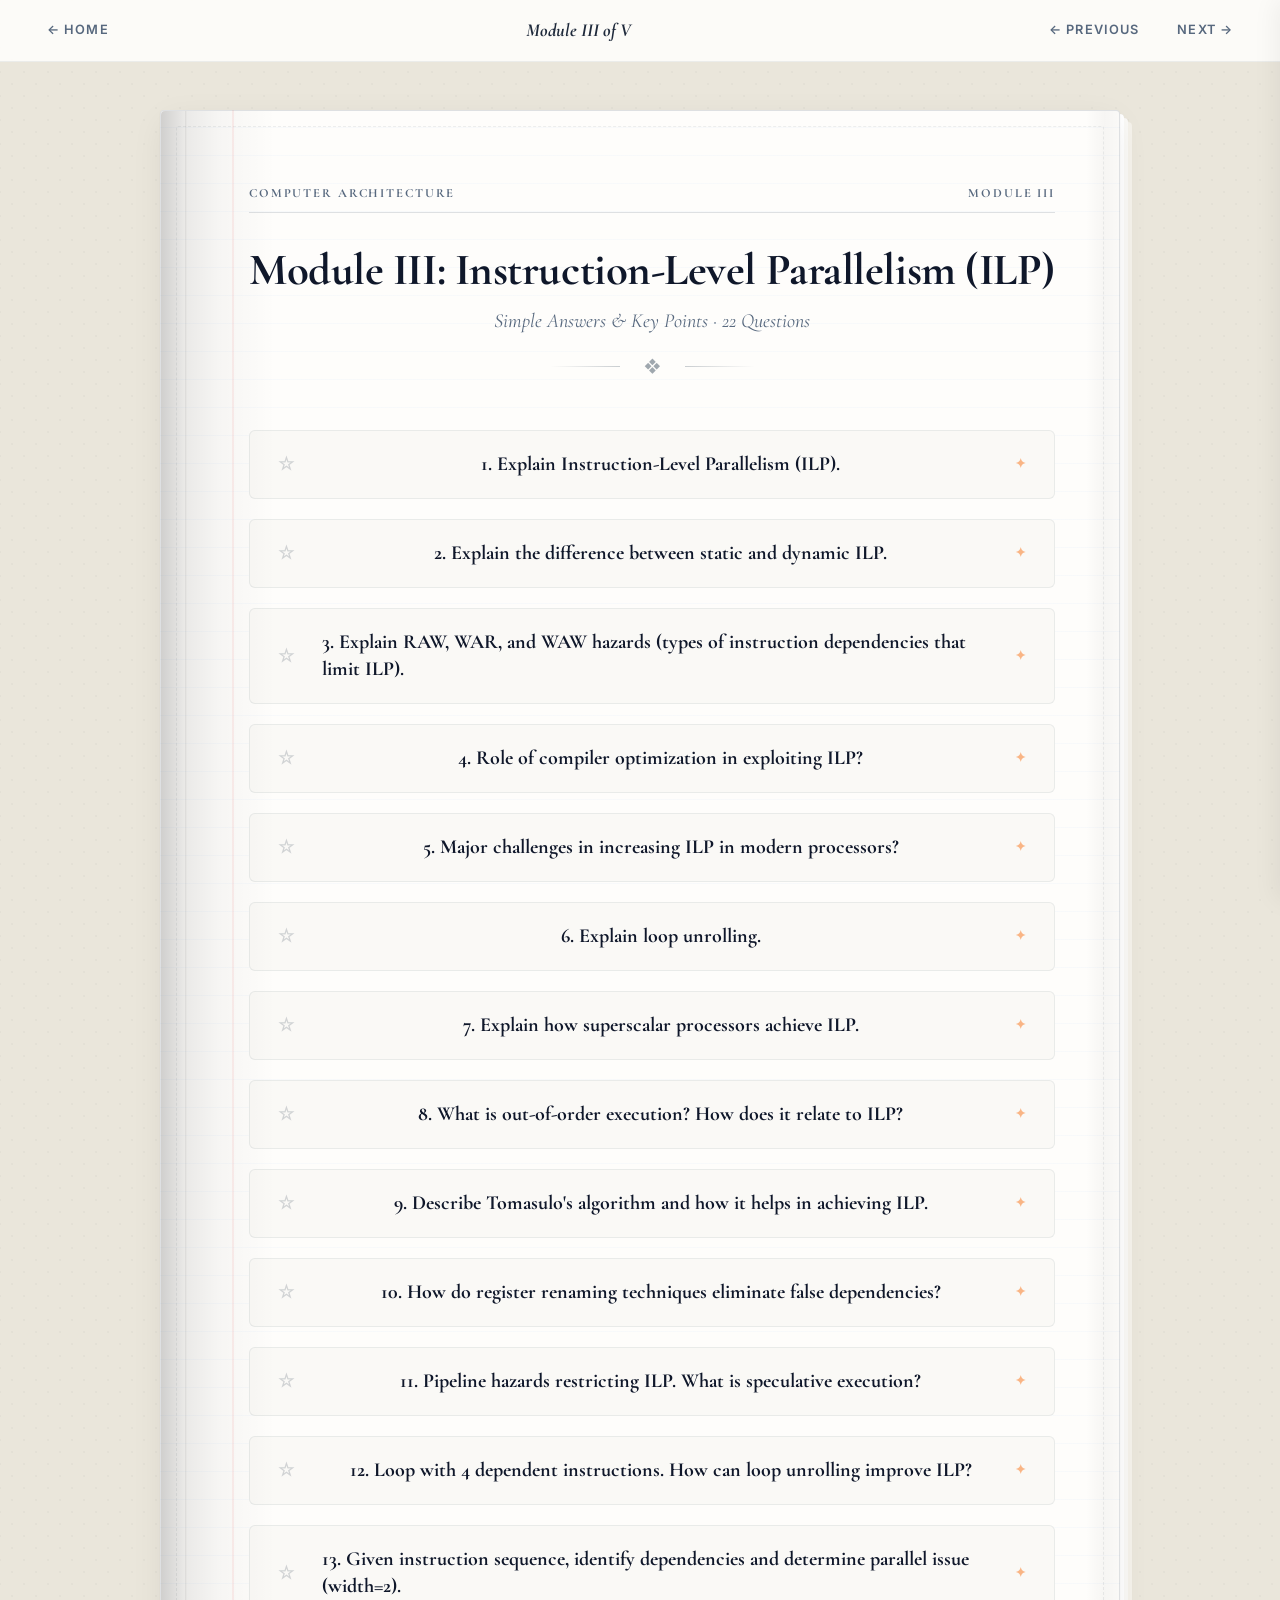
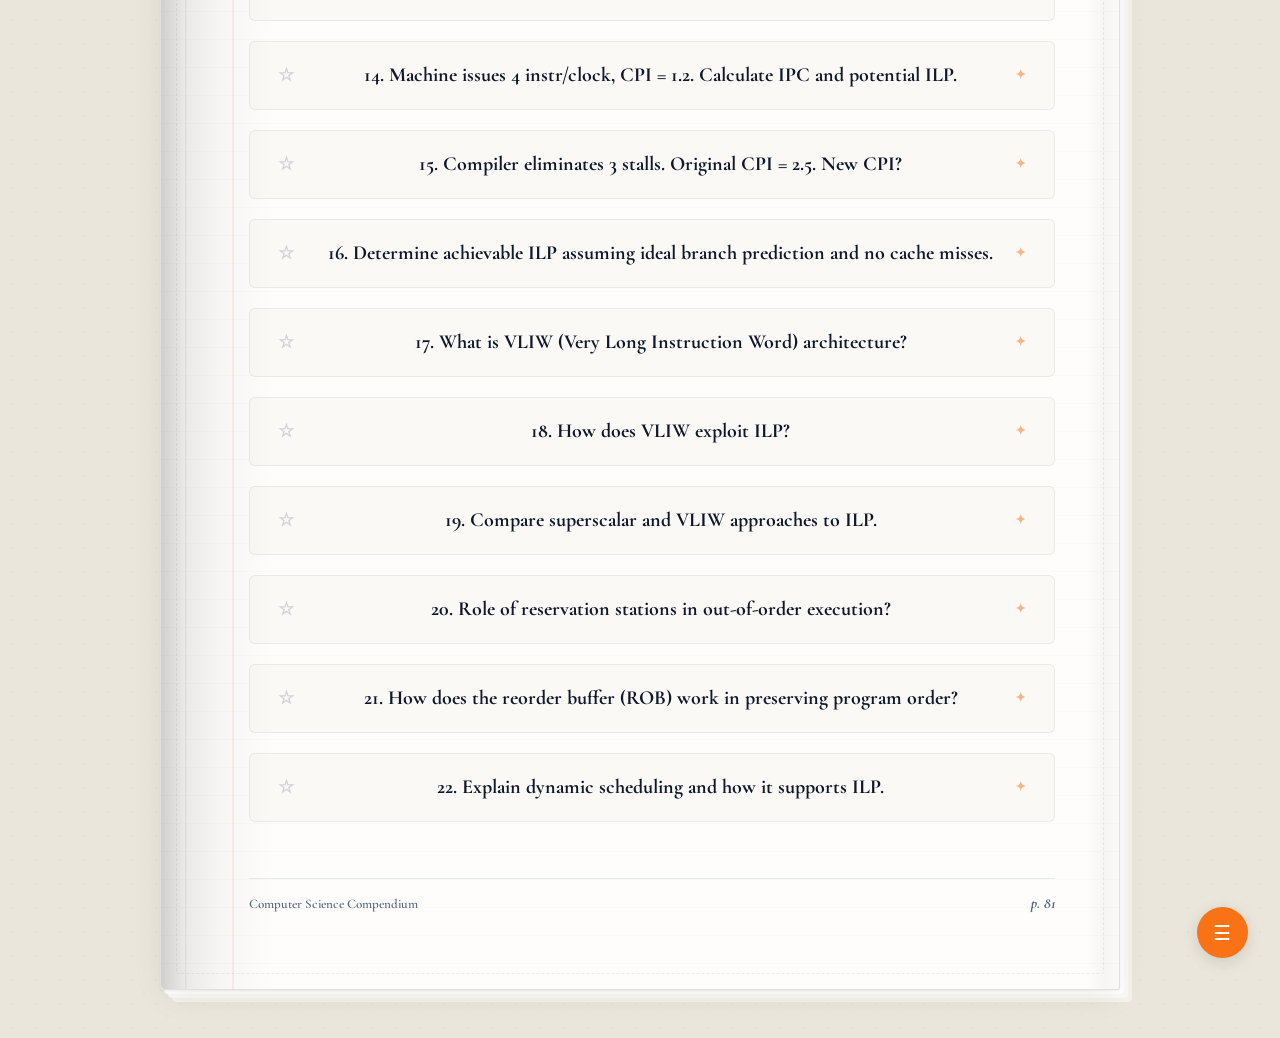
==== ilp.html @ 6310a715 "Add PYQ solutions page (2023 & 2024), remove page animations, update index" ====
<!DOCTYPE html>
<html lang="en">
<head>
    <meta charset="UTF-8">
    <meta name="viewport" content="width=device-width, initial-scale=1.0">
    <title>Module 3: Instruction-Level Parallelism - Detailed Answers</title>
    <!-- Google Fonts -->
    <link rel="preconnect" href="https://fonts.googleapis.com">
    <link rel="preconnect" href="https://fonts.gstatic.com" crossorigin>
    <link href="https://fonts.googleapis.com/css2?family=Cormorant+Garamond:ital,wght@0,300;0,400;0,500;0,600;0,700;1,400;1,500;1,600&family=Inter:wght@300;400;500;600;700;800&display=swap" rel="stylesheet">

    <!-- Link to Shared Notes Stylesheet -->
    <link rel="stylesheet" href="notes.css">

    <!-- Page Specific Variable Colors -->
    <style>
        :root {
            --primary-color: var(--color-u3, #f97316); /* Terracotta Orange Accent */
            --primary-light: rgba(249, 115, 22, 0.05);
            --border-color: rgba(249, 115, 22, 0.15);
        }
    </style>
</head>
<body>

<nav class="top-nav">
    <a href="index.html">← Home</a>
    <span class="nav-title">Module III of V</span>
    <div style="display:flex;gap:0.5rem;">
        <a href="memory.html">← Previous</a>
        <a href="vector.html">Next →</a>
    </div>
</nav>

<div class="container">
    <header>
        <h1>Module III: Instruction-Level Parallelism (ILP)</h1>
        <p class="subtitle">Simple Answers &amp; Key Points · 22 Questions</p>
        <div class="book-divider">
            <span class="line"></span>
            <span class="ornament">❖</span>
            <span class="line"></span>
        </div>
    </header>
    <div class="section">

<details><summary>1. Explain Instruction-Level Parallelism (ILP).</summary>
<div class="answer">
    <p><b>Instruction-Level Parallelism (ILP)</b> refers to the potential for simultaneous execution of multiple instructions within a single processor. It measures how many operations in a program's instruction stream are truly independent and can, in theory, be executed at the same time.</p>

    <p><span class="highlight">Key Concepts:</span></p>
    <ul>
        <li><b>Independence:</b> Two instructions can execute in parallel only if neither depends on the result of the other. The degree of ILP is determined by the density of independent instructions in the code.</li>
        <li><b>Exploitation Methods:</b> ILP can be exploited through hardware techniques (Superscalar processors, Out-of-Order execution) or software techniques (compiler reordering, loop unrolling, VLIW scheduling).</li>
        <li><b>Ideal vs. Practical ILP:</b> Studies have shown that typical programs contain an average ILP of 3-7 independent instructions at any point (with perfect branch prediction and infinite resources). Practical processors extract ILP of 1.5-4 due to hardware limitations and imperfect predictions.</li>
    </ul>

    <p><span class="highlight">Why ILP Matters:</span></p>
    <p>Increasing clock frequency has hit a power wall (~2005). ILP is one of the key architectural approaches to improve performance without increasing frequency — by doing more useful work per clock cycle. This is quantified as <b>IPC (Instructions Per Cycle)</b>. A superscalar processor achieving IPC &gt; 1 is exploiting ILP.</p>
</div>
</details>

<details><summary>2. Explain the difference between static and dynamic ILP.</summary>
<div class="answer">
    <p>Static and Dynamic ILP refer to <i>who</i> is responsible for discovering and scheduling independent instructions — the compiler (software) or the processor hardware.</p>

    <table>
        <tr><th>Feature</th><th>Static ILP (Compiler-Based)</th><th>Dynamic ILP (Hardware-Based)</th></tr>
        <tr><td><b>Responsible Party</b></td><td>The compiler (software).</td><td>The processor (hardware).</td></tr>
        <tr><td><b>Scheduling Time</b></td><td>Compile-time (static).</td><td>Run-time (dynamic).</td></tr>
        <tr><td><b>Mechanism</b></td><td>Compiler reorders instructions, unrolls loops, and schedules VLIW execution.</td><td>Hardware uses Reservation Stations, Reorder Buffers, and Register Renaming to run instructions out-of-order.</td></tr>
        <tr><td><b>Adaptability</b></td><td>Cannot adapt to dynamic runtime events (like cache misses or data-dependent branches).</td><td>Highly adaptable; dynamically schedules instructions around cache misses and runtime branches.</td></tr>
        <tr><td><b>Binary Compatibility</b></td><td>Poor. Binaries are tied to the specific processor generation; require recompilation for newer CPUs.</td><td>Excellent. Legacy binaries run on newer processors without recompilation.</td></tr>
        <tr><td><b>Hardware Overhead</b></td><td>Minimal. Simple control logic, highly power-efficient.</td><td>High. Complex control logic, power-hungry, and consumes significant chip area.</td></tr>
        <tr><td><b>Examples</b></td><td>VLIW processors (e.g., Intel Itanium, TI C6000 DSPs).</td><td>Superscalar processors (e.g., Intel Core, AMD Ryzen, Apple Silicon).</td></tr>
    </table>
</div>
</details>

<details><summary>3. Explain RAW, WAR, and WAW hazards (types of instruction dependencies that limit ILP).</summary>
<div class="answer">
    <p>These are the three types of data dependencies between instructions. They define the limits of ILP because dependent instructions cannot execute simultaneously.</p>

    <p><span class="highlight">1. RAW — Read After Write (True Dependency):</span></p>
    <ul>
        <li><b>Scenario:</b> Instruction J tries to read a register that Instruction I has not yet written to.</li>
        <li><b>Example:</b><br>
        <code>I: ADD R1, R2, R3</code> (writes to R1)<br>
        <code>J: SUB R4, R1, R5</code> (reads R1)</li>
        <li><b>Nature:</b> This is a <b>true data dependency</b>. J genuinely needs the result produced by I. It CANNOT be eliminated by any renaming trick.</li>
        <li><b>Impact on ILP:</b> J must wait until I produces R1's value. This serializes the instructions.</li>
    </ul>

    <p><span class="highlight">2. WAR — Write After Read (Anti-Dependency):</span></p>
    <ul>
        <li><b>Scenario:</b> Instruction J tries to write to a register that Instruction I has not yet finished reading.</li>
        <li><b>Example:</b><br>
        <code>I: SUB R4, R1, R5</code> (reads R1)<br>
        <code>J: ADD R1, R2, R3</code> (writes to R1)</li>
        <li><b>Nature:</b> This is a <b>false dependency</b> (name dependency). There is no actual data flow from I to J. The conflict arises only because both happen to use the same register name R1.</li>
        <li><b>Resolution:</b> <b>Register Renaming</b> can eliminate WAR. Rename J's destination to a different physical register (e.g., R1' = R2 + R3), allowing J to execute freely alongside I.</li>
    </ul>

    <p><span class="highlight">3. WAW — Write After Write (Output Dependency):</span></p>
    <ul>
        <li><b>Scenario:</b> Instruction J tries to write to the same register that Instruction I also writes to.</li>
        <li><b>Example:</b><br>
        <code>I: ADD R1, R2, R3</code> (writes to R1)<br>
        <code>J: MUL R1, R4, R5</code> (also writes to R1)</li>
        <li><b>Nature:</b> Another <b>false dependency</b>. The final value of R1 must be J's result. If J completes before I (in out-of-order execution), I's stale result would incorrectly overwrite J's.</li>
        <li><b>Resolution:</b> <b>Register Renaming</b> eliminates WAW. Map each write to a unique physical register. The commit logic ensures the correct final value is visible.</li>
    </ul>
</div>
</details>

<details><summary>4. Role of compiler optimization in exploiting ILP?</summary>
<div class="answer">
    <p>The compiler plays a critical role in exposing and organizing ILP for the hardware to exploit. Even in superscalar processors with dynamic scheduling, compiler optimizations significantly boost performance.</p>

    <p><span class="highlight">Key Compiler Techniques:</span></p>
    <ol>
        <li><b>Instruction Scheduling (Code Reordering):</b> The compiler analyzes data dependencies and reorders independent instructions to fill pipeline slots that would otherwise be wasted as stalls. For example, it moves an independent <code>LOAD</code> instruction before a dependent <code>ADD</code> to hide the memory access latency.</li>
        <li><b>Loop Unrolling:</b> The compiler duplicates the loop body multiple times and adjusts the loop counter. This removes branch overhead and, more importantly, exposes independent instructions from different original iterations that the hardware can execute in parallel.</li>
        <li><b>Software Pipelining:</b> An advanced technique where the compiler interleaves instructions from different loop iterations into a single iteration body. This creates a "pipeline" of iterations at the instruction level, maximizing functional unit utilization.</li>
        <li><b>Register Allocation:</b> Efficient register allocation reduces spills to memory. More values held in registers means fewer slow Load/Store operations and more opportunities for the hardware to find ILP.</li>
        <li><b>Trace Scheduling:</b> The compiler identifies the most frequently executed paths through the program (traces) and optimizes those paths aggressively by reordering instructions across basic block boundaries and branch points.</li>
    </ol>

    <p><span class="highlight">Significance:</span> Without compiler optimization, even the most advanced superscalar hardware would find far fewer independent instructions to execute in parallel. The compiler's global view of the program enables optimizations that localized hardware logic cannot achieve.</p>
</div>
</details>

<details><summary>5. Major challenges in increasing ILP in modern processors?</summary>
<div class="answer">
    <p>Despite decades of architectural innovation, extracting more ILP from programs faces several fundamental limits:</p>

    <ol>
        <li><span class="highlight">True Data Dependencies (RAW):</span> These cannot be eliminated by any hardware or software technique. If instruction B needs the result of instruction A, B must wait. The critical path of data dependencies defines the theoretical maximum ILP of any program.</li>
        <li><span class="highlight">Control Dependencies (Branches):</span> Programs contain 15-25% branch instructions. Each branch creates uncertainty about which instructions to execute next. Even with 97% prediction accuracy, a 3% misprediction rate causes significant pipeline flushes in deep pipelines, wasting many cycles of speculative work.</li>
        <li><span class="highlight">Memory Latency (Cache Misses):</span> An L1 cache miss stalls the dependent instruction chain for 10-15 cycles (L2 hit) or 100+ cycles (DRAM access). This latency is nearly impossible to hide if subsequent instructions depend on the loaded data.</li>
        <li><span class="highlight">Finite Hardware Resources:</span> The processor has a limited number of ALUs, load/store units, and physical registers. Even if 10 independent instructions exist, if the processor only has 4 ALUs, only 4 can execute per cycle.</li>
        <li><span class="highlight">Power and Complexity Wall:</span> Out-of-order logic (Reorder Buffers, Reservation Stations, Register Rename tables) consumes enormous chip area and power. The energy cost of the ILP extraction logic can exceed the energy cost of the actual computation. Diminishing returns set in rapidly beyond 4-6 wide issue.</li>
        <li><span class="highlight">Window Size Limitation:</span> The hardware can only "see" a limited number of instructions ahead (the instruction window, typically 128-300 instructions). ILP opportunities beyond this window are invisible to the hardware.</li>
    </ol>
</div>
</details>

<details><summary>6. Explain loop unrolling.</summary>
<div class="answer">
    <p><b>Loop unrolling</b> is a compiler optimization technique that replicates the body of a loop multiple times within a single iteration and adjusts the loop control accordingly. Its primary purpose is to expose more ILP and reduce loop overhead.</p>

    <p><span class="highlight">Before Unrolling (Original Loop):</span></p>
    <pre>
for (i = 0; i &lt; 100; i++) {
    A[i] = A[i] + B[i];
}
    </pre>
    <p>Each iteration has: 1 load A[i], 1 load B[i], 1 add, 1 store A[i], 1 branch (loop test). That's 5 instructions, with the branch consuming 20% of the work.</p>

    <p><span class="highlight">After Unrolling by Factor 4:</span></p>
    <pre>
for (i = 0; i &lt; 100; i += 4) {
    A[i]   = A[i]   + B[i];
    A[i+1] = A[i+1] + B[i+1];
    A[i+2] = A[i+2] + B[i+2];
    A[i+3] = A[i+3] + B[i+3];
}
    </pre>
    <p>Now each iteration has: 4 loads A, 4 loads B, 4 adds, 4 stores, 1 branch = 17 instructions. The branch now consumes only ~6% of the work.</p>

    <p><span class="highlight">Benefits:</span></p>
    <ol>
        <li><b>Reduced Branch Overhead:</b> The loop executes 25 iterations (instead of 100), reducing the number of branch instructions and associated prediction penalties by 75%.</li>
        <li><b>Exposed ILP:</b> The 4 add operations in the unrolled body are completely independent of each other (they access different array elements). A superscalar processor can issue all 4 adds simultaneously if it has enough ALUs.</li>
        <li><b>Better Register Utilization:</b> The compiler can now schedule loads early and keep values in registers longer, hiding memory latency.</li>
    </ol>

    <p><span class="highlight">Drawback:</span> Increased code size (instruction cache pressure). If unrolled too aggressively, the larger loop body may not fit in the I-Cache, causing instruction cache misses.</p>
</div>
</details>

<details><summary>7. Explain how superscalar processors achieve ILP.</summary>
<div class="answer">
    <p>A <b>Superscalar processor</b> is a CPU that can issue and execute <b>more than one instruction per clock cycle</b> by having multiple parallel execution pipelines (functional units).</p>

    <p><span class="highlight">Architecture:</span></p>
    <ul>
        <li>A superscalar processor with an <b>issue width of N</b> can fetch, decode, and dispatch up to N instructions per clock cycle.</li>
        <li>It contains multiple functional units: e.g., 2 integer ALUs, 2 FP units, 2 Load/Store units, 1 Branch unit.</li>
    </ul>

    <p><span class="highlight">How ILP is Achieved (Step-by-Step):</span></p>
    <ol>
        <li><b>Fetch Multiple Instructions:</b> The front-end fetches N instructions from the I-Cache per cycle (e.g., 4-6 instructions on modern CPUs).</li>
        <li><b>Decode & Rename:</b> The decoder checks for dependencies. The <b>Register Renaming</b> unit maps architectural registers to a larger pool of physical registers, eliminating WAR and WAW false dependencies.</li>
        <li><b>Dynamic Scheduling (Dispatch to Reservation Stations):</b> Decoded instructions are placed into Reservation Stations in front of each functional unit. Instructions wait here until all their operands are available.</li>
        <li><b>Out-of-Order Issue:</b> As soon as an instruction in any Reservation Station has all its operands ready, it is <b>issued</b> to the corresponding functional unit for execution, regardless of program order.</li>
        <li><b>Execute in Parallel:</b> Multiple functional units operate simultaneously, executing independent instructions in the same clock cycle.</li>
        <li><b>In-Order Commit (via ROB):</b> Completed results are held in the Reorder Buffer. Instructions are committed (results written to architectural state) strictly in original program order to maintain correctness and support precise exceptions.</li>
    </ol>

    <p><span class="highlight">Example:</span> A 4-wide superscalar processor with ideal conditions can retire up to 4 instructions per cycle, achieving an IPC (Instructions Per Cycle) of up to 4.</p>
</div>
</details>

<details><summary>8. What is out-of-order execution? How does it relate to ILP?</summary>
<div class="answer">
    <p><b>Out-of-Order (OoO) Execution</b> is a hardware technique where the processor executes instructions in an order determined by the availability of their input data, rather than strictly following the original program order.</p>

    <p><span class="highlight">Why OoO is Needed:</span></p>
    <p>Consider instructions: I1 (slow cache miss), I2 (depends on I1), I3 (independent of I1 and I2). In an in-order processor, I3 is blocked behind I2, which is blocked behind I1. In an OoO processor, I3 can execute immediately while I1 is still waiting for memory.</p>

    <p><span class="highlight">How OoO Works:</span></p>
    <ol>
        <li><b>In-Order Front-End:</b> Instructions are fetched and decoded in program order.</li>
        <li><b>Register Renaming:</b> Architectural registers are mapped to physical registers to eliminate WAR/WAW false dependencies.</li>
        <li><b>Dispatch to Reservation Stations:</b> Instructions are dispatched to waiting areas (Reservation Stations) associated with specific functional units.</li>
        <li><b>Out-of-Order Issue & Execute:</b> Each clock cycle, the hardware scans the Reservation Stations. Any instruction whose operands are ALL available is issued to its functional unit for execution, bypassing older instructions that are still waiting.</li>
        <li><b>In-Order Commit (Retirement):</b> Completed results are buffered in the <b>Reorder Buffer (ROB)</b>. The ROB retires instructions strictly in program order, writing their results to the architectural register file. This ensures precise exceptions and correct program behavior.</li>
    </ol>

    <p><span class="highlight">Relation to ILP:</span> OoO execution is the <b>primary hardware mechanism</b> for exploiting dynamic ILP. By looking ahead through the instruction window and executing independent instructions whenever possible, OoO processors extract significantly more ILP than in-order processors. Modern OoO cores can look at windows of 200-300 instructions to find parallelism.</p>
</div>
</details>

<details><summary>9. Describe Tomasulo's algorithm and how it helps in achieving ILP.</summary>
<div class="answer">
    <p><b>Tomasulo's Algorithm</b> (developed by Robert Tomasulo at IBM in 1967) is a pioneering hardware scheme for dynamic instruction scheduling that enables out-of-order execution. It was first implemented in the IBM System/360 Model 91 floating-point unit.</p>

    <p><span class="highlight">Key Hardware Components:</span></p>
    <ol>
        <li><b>Reservation Stations (RS):</b> Buffers in front of each functional unit. Each RS entry holds an instruction, its operands (or tags pointing to the sources that will produce them), and the operation code. Instructions wait here until their data is ready.</li>
        <li><b>Common Data Bus (CDB):</b> A broadcast bus. When a functional unit produces a result, it broadcasts the result along with the RS tag on the CDB. All Reservation Stations and the Register File simultaneously listen and capture the value if they were waiting for that tag.</li>
        <li><b>Register File with Tags:</b> Instead of just storing values, each register entry can also store a <b>tag</b> indicating which Reservation Station will produce the value. This is Tomasulo's form of register renaming.</li>
    </ol>

    <p><span class="highlight">Algorithm Steps:</span></p>
    <ol>
        <li><b>Issue:</b> Decode the instruction. If a Reservation Station is free for the required functional unit, issue the instruction into it. Read available operands from the Register File. If an operand is not ready, store the tag of the RS that will produce it.</li>
        <li><b>Execute:</b> The RS monitors the CDB. When both operands become available (either from the register file or via CDB broadcast), the instruction is sent to the functional unit for execution.</li>
        <li><b>Write Result:</b> When execution completes, the result is broadcast on the CDB. All waiting RSs and register file entries that are expecting this tag capture the value.</li>
    </ol>

    <p><span class="highlight">How It Achieves ILP:</span></p>
    <ul>
        <li><b>Eliminates WAR/WAW:</b> Because operands are copied into Reservation Stations (or captured via CDB), the original register can be overwritten safely. This is an implicit form of register renaming.</li>
        <li><b>Enables OoO Execution:</b> Instructions execute as soon as their data is available, not necessarily in program order.</li>
        <li><b>Distributed Scheduling:</b> Each RS independently decides when its instruction is ready, creating a highly parallel scheduling mechanism.</li>
    </ul>
</div>
</details>

<details><summary>10. How do register renaming techniques eliminate false dependencies?</summary>
<div class="answer">
    <p><b>Register Renaming</b> is a hardware technique that maps the limited set of <b>architectural registers</b> (the registers defined by the ISA, e.g., R0-R31) to a much larger pool of hidden <b>physical registers</b>. This eliminates WAR and WAW false dependencies.</p>

    <p><span class="highlight">The Problem (False Dependencies):</span></p>
    <pre>
I1: ADD R1, R2, R3   (Writes R1)
I2: SUB R4, R1, R5   (Reads R1 — True RAW dependency on I1)
I3: MUL R1, R6, R7   (Writes R1 — WAW with I1, WAR with I2)
    </pre>
    <p>I3 cannot execute before I2 reads R1 (WAR). I3 cannot execute before I1 writes R1 (WAW). But I3 doesn't actually need I1's result — it just happens to reuse the name "R1".</p>

    <p><span class="highlight">The Solution (Register Renaming):</span></p>
    <p>The hardware maintains a Rename Table that maps each architectural register to a physical register. Every instruction that writes to a register gets a <b>new, unique physical register</b>.</p>
    <pre>
I1: ADD P31, P2, P3   (R1 → P31)
I2: SUB P4, P31, P5   (Still reads P31 — RAW preserved)
I3: MUL P32, P6, P7   (R1 → P32, a NEW physical register)
    </pre>
    <p>Now:</p>
    <ul>
        <li>The WAW between I1 and I3 is gone: they write to P31 and P32 respectively.</li>
        <li>The WAR between I2 and I3 is gone: I2 reads P31 (a fixed snapshot), I3 writes to P32. They can execute in any order or simultaneously.</li>
        <li>The true RAW between I1 and I2 is preserved: I2 still waits for I1 to produce P31.</li>
    </ul>

    <p><span class="highlight">ILP Impact:</span> By eliminating false dependencies, register renaming dramatically increases the number of instructions that can execute in parallel, unlocking ILP that was hidden by the limited number of architectural register names.</p>
</div>
</details>

<details><summary>11. Pipeline hazards restricting ILP. What is speculative execution?</summary>
<div class="answer">
    <p><span class="highlight">How Pipeline Hazards Restrict ILP:</span></p>
    <ul>
        <li><b>Data Hazards (RAW):</b> Create serial chains of dependent instructions that cannot be parallelized. The critical path of RAW dependencies is the fundamental limit on ILP.</li>
        <li><b>Control Hazards (Branches):</b> At every branch, the processor doesn't know which instructions to execute next. If it guesses wrong, all speculatively executed instructions must be flushed, wasting cycles and energy.</li>
        <li><b>Structural Hazards:</b> Limited functional units restrict how many independent instructions can execute simultaneously. If there are 6 independent ADD instructions but only 2 ALUs, only 2 can execute per cycle.</li>
    </ul>

    <p><span class="highlight">Speculative Execution:</span></p>
    <p><b>Definition:</b> Speculative execution is a technique where the processor predicts the outcome of a branch (using a branch predictor) and <b>begins executing instructions from the predicted path before the branch condition is actually resolved</b>.</p>

    <p><span class="highlight">How It Contributes to ILP:</span></p>
    <ol>
        <li><b>Eliminates Control Hazard Stalls:</b> Instead of stalling the pipeline waiting for the branch to resolve, the processor keeps the pipeline full by executing predicted instructions.</li>
        <li><b>Correct Prediction:</b> If the prediction is correct (~95%+ of the time), the speculative instructions are committed normally. Zero performance loss.</li>
        <li><b>Incorrect Prediction:</b> If wrong, the Reorder Buffer discards all speculatively computed results, the pipeline is flushed, and execution restarts from the correct path. This incurs a penalty, but the average benefit across all branches far outweighs the occasional cost.</li>
        <li><b>Enabling OoO Past Branches:</b> Without speculation, the OoO window stops at every branch. With speculation, the window extends past multiple branches, finding far more ILP.</li>
    </ol>
</div>
</details>

<details><summary>12. Loop with 4 dependent instructions. How can loop unrolling improve ILP?</summary>
<div class="answer">
    <p><span class="highlight">The Problem:</span></p>
    <p>Consider a loop where the 4 instructions within a single iteration form a chain of RAW dependencies:</p>
    <pre>
Loop:  LOAD  R1, 0(R2)      ; I1: Load from memory
       ADD   R1, R1, R3     ; I2: Depends on I1 (RAW)
       MUL   R1, R1, R4     ; I3: Depends on I2 (RAW)
       STORE R1, 0(R2)      ; I4: Depends on I3 (RAW)
       ADDI  R2, R2, 4      ; Increment pointer
       BNE   R2, R5, Loop   ; Branch
    </pre>
    <p>Within a single iteration, I1→I2→I3→I4 is a strict serial chain. The ILP within one iteration is effectively 1 (no parallelism).</p>

    <p><span class="highlight">The Solution — Unrolling by 4:</span></p>
    <pre>
Loop:  LOAD  R1,  0(R2)     ; Iteration 1
       LOAD  R6,  4(R2)     ; Iteration 2 (INDEPENDENT of R1)
       LOAD  R7,  8(R2)     ; Iteration 3 (INDEPENDENT)
       LOAD  R8, 12(R2)     ; Iteration 4 (INDEPENDENT)
       ADD   R1, R1, R3     ; Depends on Load 1
       ADD   R6, R6, R3     ; Depends on Load 2 (INDEPENDENT of ADD R1)
       ADD   R7, R7, R3     ; Depends on Load 3 (INDEPENDENT)
       ADD   R8, R8, R3     ; Depends on Load 4 (INDEPENDENT)
       MUL   R1, R1, R4     ; ...and so on
       ...
    </pre>

    <p><span class="highlight">Why This Improves ILP:</span></p>
    <ul>
        <li>The 4 LOAD instructions are independent (different addresses). A superscalar processor can issue all 4 simultaneously if it has 2 load units.</li>
        <li>The 4 ADD instructions are independent (different registers). They can be issued in parallel.</li>
        <li>While waiting for Load 1's result (memory latency), the processor is doing useful work: executing Loads 2, 3, and 4. Memory latency is <b>hidden</b>.</li>
        <li>Inter-iteration parallelism is now visible within a single iteration body.</li>
    </ul>
</div>
</details>

<details><summary>13. Given instruction sequence, identify dependencies and determine parallel issue (width=2).</summary>
<div class="answer">
    <p><span class="highlight">General Exam Approach:</span></p>
    <ol>
        <li><b>List all instructions</b> and identify their source and destination registers.</li>
        <li><b>Build a dependency graph:</b> For each instruction pair (I, J) where J comes after I, check:
            <ul>
                <li>RAW: J reads a register that I writes? → True dependency (J must wait for I).</li>
                <li>WAR: J writes a register that I reads? → Anti-dependency (can be renamed).</li>
                <li>WAW: J writes a register that I writes? → Output dependency (can be renamed).</li>
            </ul>
        </li>
        <li><b>Determine issue groups:</b> With issue width = 2, pair up instructions that have NO RAW dependency between them.</li>
    </ol>

    <p><span class="highlight">Example:</span></p>
    <pre>
I1: ADD  R1, R2, R3    (Writes R1)
I2: SUB  R4, R1, R5    (Reads R1 — RAW on I1)
I3: MUL  R6, R7, R8    (Independent of I1 and I2)
I4: AND  R9, R6, R1    (Reads R6 — RAW on I3, Reads R1 — RAW on I1)
    </pre>

    <p><b>Dependency Analysis:</b></p>
    <ul>
        <li>I2 depends on I1 (RAW via R1) → Cannot issue together.</li>
        <li>I3 is independent of I1 and I2 → Can issue with either.</li>
        <li>I4 depends on I1 (R1) and I3 (R6) → Must wait for both.</li>
    </ul>

    <p><b>Issue Schedule (Width = 2):</b></p>
    <table>
        <tr><th>Cycle</th><th>Slot 1</th><th>Slot 2</th></tr>
        <tr><td>1</td><td>I1: ADD R1, R2, R3</td><td>I3: MUL R6, R7, R8</td></tr>
        <tr><td>2</td><td>I2: SUB R4, R1, R5</td><td>(stall — I4 not ready)</td></tr>
        <tr><td>3</td><td>I4: AND R9, R6, R1</td><td>—</td></tr>
    </table>
    <p>Total: 3 cycles for 4 instructions. IPC = 4/3 = 1.33.</p>
</div>
</details>

<details><summary>14. Machine issues 4 instr/clock, CPI = 1.2. Calculate IPC and potential ILP.</summary>
<div class="answer">
    <p><b>Given:</b></p>
    <ul>
        <li>Issue Width = 4 instructions per clock cycle</li>
        <li>Measured CPI (Cycles Per Instruction) = 1.2</li>
    </ul>

    <p><b>Step 1: Calculate IPC (Instructions Per Cycle)</b></p>
    <div class="formula-box">IPC = 1 / CPI = 1 / 1.2 = 0.833 instructions per cycle</div>

    <p><b>Step 2: Determine Potential ILP</b></p>
    <ul>
        <li>The <b>potential ILP</b> of this machine (its maximum theoretical throughput) is equal to its issue width = <b>4 instructions per cycle</b>.</li>
        <li>This would correspond to a best-case CPI of 1/4 = 0.25.</li>
    </ul>

    <p><b>Step 3: Analyze the Gap</b></p>
    <ul>
        <li>The machine is achieving only 0.833 IPC out of a possible 4 IPC.</li>
        <li><b>Utilization = Actual IPC / Maximum IPC = 0.833 / 4 = 20.8%</b>.</li>
        <li>This means approximately 79% of the processor's execution slots are wasted every cycle due to data dependencies, branch mispredictions, cache misses, and structural hazards.</li>
    </ul>

    <p><b>Conclusion:</b> IPC = <b>0.833</b>. The potential ILP of the architecture is <b>4</b>, but the actual program only exploits about 21% of it. This illustrates the ILP wall — real programs simply do not have enough independent instructions to fully utilize wide-issue processors.</p>
</div>
</details>

<details><summary>15. Compiler eliminates 3 stalls. Original CPI = 2.5. New CPI?</summary>
<div class="answer">
    <p><b>Interpretation:</b> The question likely means the compiler reorders instructions to eliminate 3 stall cycles per instruction on average from the original pipeline.</p>

    <p><b>Given:</b></p>
    <ul>
        <li>Original CPI = 2.5 (which means: Ideal CPI of 1.0 + 1.5 stall cycles per instruction)</li>
        <li>The compiler optimization eliminates 3 stall cycles. However, since the total stall component is only 1.5, the compiler can at most eliminate all 1.5 stall cycles.</li>
    </ul>

    <p><span class="highlight">Interpretation A (3 stalls eliminated from total program, not per instruction):</span></p>
    <p>If 3 stall cycles are eliminated from an N-instruction sequence:</p>
    <div class="formula-box">New Total Cycles = (N × 2.5) - 3<br>
    New CPI = 2.5 - (3/N)</div>
    <p>For large N, this approaches 2.5 (negligible improvement).</p>

    <p><span class="highlight">Interpretation B (Stall penalty per hazard reduced by eliminating 3 types of stalls):</span></p>
    <p>If the compiler reduces the stall component from 1.5 to a lower value (e.g., by scheduling away 3 categories of stall):</p>
    <div class="formula-box">New CPI = Ideal CPI + Remaining Stalls = 1.0 + (1.5 - reduction)</div>
    <p>If all stalls are eliminated: New CPI = 1.0 (the ideal).</p>

    <p><b>Most Likely Intended Answer:</b> If the original CPI includes 1.5 stall cycles and the compiler manages to eliminate all of them → <b>New CPI = 1.0</b>. If the "3 stalls" means the penalty is reduced by 3 stall cycles (not possible since only 1.5 exist), the minimum is still <b>CPI = 1.0</b>.</p>
</div>
</details>

<details><summary>16. Determine achievable ILP assuming ideal branch prediction and no cache misses.</summary>
<div class="answer">
    <p>Under ideal conditions (perfect branch prediction, no cache misses, infinite resources), the achievable ILP is limited solely by <b>True Data Dependencies (RAW dependencies)</b>.</p>

    <p><span class="highlight">Method to Determine ILP:</span></p>
    <ol>
        <li><b>Build a Data Flow Graph (DFG):</b> Represent each instruction as a node. Draw directed edges from instruction I to instruction J if J has a RAW dependency on I.</li>
        <li><b>Find the Critical Path:</b> The longest chain of dependent instructions through the graph. This is the minimum number of cycles required, even with infinite parallelism.</li>
        <li><b>Calculate ILP:</b>
        <div class="formula-box">ILP = Total Number of Instructions / Length of Critical Path (in cycles)</div></li>
    </ol>

    <p><span class="highlight">Example:</span></p>
    <pre>
I1: LOAD R1, mem     ; 1 cycle (assume)
I2: LOAD R2, mem     ; 1 cycle (independent of I1)
I3: ADD R3, R1, R2   ; 1 cycle (depends on I1 AND I2)
I4: MUL R4, R3, R5   ; 1 cycle (depends on I3)
I5: LOAD R6, mem     ; 1 cycle (independent)
I6: ADD R7, R6, R4   ; 1 cycle (depends on I4 AND I5)
    </pre>
    <p>Critical Path: I1 → I3 → I4 → I6 = 4 cycles. Total instructions = 6.</p>
    <div class="formula-box">ILP = 6 / 4 = 1.5</div>
    <p>Even with infinite resources, this code can only achieve an IPC of 1.5 due to the chain of true dependencies.</p>
</div>
</details>

<details><summary>17. What is VLIW (Very Long Instruction Word) architecture?</summary>
<div class="answer">
    <p><b>VLIW</b> is a processor architecture where the compiler explicitly packages multiple independent operations into a single, very wide instruction word. The hardware executes all operations within the word simultaneously without performing any runtime dependency checking.</p>

    <p><span class="highlight">Architecture Details:</span></p>
    <ul>
        <li>A VLIW instruction word is typically 128-1024 bits wide, containing multiple "slots" (e.g., 2 integer ops + 2 FP ops + 2 memory ops + 1 branch op).</li>
        <li>The compiler is entirely responsible for filling these slots with independent operations. If no independent operation is available for a slot, the compiler inserts a NOP.</li>
        <li>The hardware has multiple functional units (one per slot) that execute in lockstep based on the instruction word.</li>
    </ul>

    <p><span class="highlight">Key Characteristics:</span></p>
    <ol>
        <li><b>No Dynamic Scheduling Hardware:</b> No Reservation Stations, no Reorder Buffer, no Register Renaming. All scheduling is done statically by the compiler.</li>
        <li><b>Simple, Power-Efficient Hardware:</b> The chip area saved from removing OoO logic can be used for more functional units, larger caches, or lower power consumption.</li>
        <li><b>Compiler Dependency:</b> The quality of the generated code depends heavily on the compiler's ability to find ILP. A poor compiler produces many NOPs and underutilizes the hardware.</li>
    </ol>

    <p><span class="highlight">Examples:</span> Intel Itanium (IA-64/EPIC), Texas Instruments C6000 DSPs, some embedded and signal processing architectures.</p>
</div>
</details>

<details><summary>18. How does VLIW exploit ILP?</summary>
<div class="answer">
    <p>VLIW exploits ILP entirely through <b>static, compile-time analysis and scheduling</b>. The compiler does all the heavy lifting that would otherwise be done by expensive runtime hardware in a superscalar processor.</p>

    <p><span class="highlight">The Process:</span></p>
    <ol>
        <li><b>Dependency Analysis:</b> The compiler builds a complete dependency graph of the entire program (or large regions of it), identifying all RAW, WAR, and WAW dependencies.</li>
        <li><b>Register Allocation & Renaming:</b> The compiler eliminates WAR and WAW by using different registers (it has full visibility of the register file at compile time).</li>
        <li><b>Instruction Scheduling:</b> The compiler groups independent operations together and assigns them to specific functional unit slots in the VLIW instruction word.</li>
        <li><b>Loop Unrolling & Software Pipelining:</b> The compiler aggressively unrolls loops and applies software pipelining (interleaving iterations) to fill as many VLIW slots as possible.</li>
        <li><b>Speculative Code Motion:</b> The compiler may move instructions above branches speculatively. If the branch is mispredicted, the results are simply ignored (using predicated execution or speculative loads).</li>
    </ol>

    <p><span class="highlight">Example VLIW Word (4 slots):</span></p>
    <pre>
| ADD R1, R2, R3 | MUL R4, R5, R6 | LOAD R7, 0(R8) | BNE R9, Loop |
    </pre>
    <p>All four operations execute simultaneously in a single clock cycle.</p>
</div>
</details>

<details><summary>19. Compare superscalar and VLIW approaches to ILP.</summary>
<div class="answer">
    <table>
        <tr><th>Feature</th><th>Superscalar</th><th>VLIW</th></tr>
        <tr><td><b>ILP Discovery</b></td><td>Dynamic (by hardware at runtime)</td><td>Static (by compiler at compile-time)</td></tr>
        <tr><td><b>Hardware Complexity</b></td><td>Very complex (OoO logic, ROB, RS, Rename)</td><td>Simple (just multiple functional units)</td></tr>
        <tr><td><b>Compiler Complexity</b></td><td>Standard (basic optimizations)</td><td>Very complex (must find all ILP)</td></tr>
        <tr><td><b>Power Consumption</b></td><td>High (complex control logic)</td><td>Lower (simpler control)</td></tr>
        <tr><td><b>Binary Compatibility</b></td><td>Excellent (old binaries run on new CPUs)</td><td>Poor (must recompile for new hardware)</td></tr>
        <tr><td><b>Cache Miss Handling</b></td><td>Good (OoO hides latency dynamically)</td><td>Poor (compile-time scheduling can't predict misses)</td></tr>
        <tr><td><b>Code Size</b></td><td>Compact (standard ISA)</td><td>Large (many NOPs in unfilled slots)</td></tr>
        <tr><td><b>Examples</b></td><td>Intel Core, AMD Ryzen, Apple M-series</td><td>Intel Itanium, TI C6000 DSPs</td></tr>
        <tr><td><b>Market Success</b></td><td>Dominant in general-purpose computing</td><td>Niche (DSPs, embedded, GPUs)</td></tr>
    </table>

    <p><span class="highlight">Key Insight:</span> Superscalar won the general-purpose market because it can handle unpredictable runtime behavior (cache misses, data-dependent branches) gracefully. VLIW thrives in domains with predictable, regular computation (signal processing, media encoding) where the compiler can schedule effectively.</p>
</div>
</details>

<details><summary>20. Role of reservation stations in out-of-order execution?</summary>
<div class="answer">
    <p><b>Reservation Stations (RS)</b> are specialized hardware buffers placed in front of each functional unit in a dynamically scheduled (out-of-order) processor. They are central to Tomasulo's algorithm and modern superscalar designs.</p>

    <p><span class="highlight">Structure of a Reservation Station Entry:</span></p>
    <table>
        <tr><th>Field</th><th>Purpose</th></tr>
        <tr><td>Op</td><td>The operation to perform (ADD, MUL, etc.)</td></tr>
        <tr><td>Vj, Vk</td><td>The actual values of the source operands (if available)</td></tr>
        <tr><td>Qj, Qk</td><td>Tags identifying which RS will produce the operand (if not yet available)</td></tr>
        <tr><td>Busy</td><td>Whether this RS entry is occupied</td></tr>
    </table>

    <p><span class="highlight">Role in OoO Execution:</span></p>
    <ol>
        <li><b>Buffering Instructions:</b> After decode, instructions are dispatched to a free RS. The RS holds the instruction until all its operands are ready, decoupling the decode stage from the execute stage.</li>
        <li><b>Operand Monitoring:</b> Each RS continuously monitors the <b>Common Data Bus (CDB)</b>. When a result is broadcast with a matching tag (Qj or Qk), the RS captures the value into Vj or Vk.</li>
        <li><b>Implicit Register Renaming:</b> Because operand values are copied into the RS (or referenced by tag), the original register can be freely overwritten by later instructions. This eliminates WAR and WAW hazards without a separate rename table.</li>
        <li><b>Distributed, Parallel Scheduling:</b> Each RS independently determines when its instruction is ready. Multiple RSs can simultaneously detect readiness and issue their instructions to different functional units in the same clock cycle, maximizing parallelism.</li>
        <li><b>Enabling OoO Issue:</b> A younger instruction in one RS can issue before an older instruction in another RS if the younger instruction's operands are ready first.</li>
    </ol>
</div>
</details>

<details><summary>21. How does the reorder buffer (ROB) work in preserving program order?</summary>
<div class="answer">
    <p>The <b>Reorder Buffer (ROB)</b> is a circular hardware queue that allows instructions to <b>execute out of order</b> but <b>commit (retire) in strict program order</b>. It is essential for supporting precise exceptions and correct speculative execution.</p>

    <p><span class="highlight">Structure of an ROB Entry:</span></p>
    <table>
        <tr><th>Field</th><th>Purpose</th></tr>
        <tr><td>Instruction Type</td><td>Branch, Store, Register Write, etc.</td></tr>
        <tr><td>Destination</td><td>The architectural register or memory address to update</td></tr>
        <tr><td>Value</td><td>The computed result (filled when execution completes)</td></tr>
        <tr><td>Ready</td><td>Whether execution has completed</td></tr>
    </table>

    <p><span class="highlight">How It Works:</span></p>
    <ol>
        <li><b>Issue (Allocate):</b> When an instruction is decoded, it is assigned an entry in the ROB in program order. The ROB entry number becomes the instruction's unique identifier (tag).</li>
        <li><b>Execute (Out of Order):</b> The instruction is dispatched to a Reservation Station and executes whenever its operands are ready. The result is written to the ROB entry (not the architectural register file).</li>
        <li><b>Commit (In Order):</b> The ROB has a head pointer pointing to the oldest instruction. Every cycle, the hardware checks if the instruction at the head is marked "Ready" (execution complete). If so:
            <ul>
                <li>For register writes: The value is copied from the ROB entry to the architectural Register File.</li>
                <li>For stores: The data is written to the Data Cache.</li>
                <li>For branches: If mispredicted, the ROB is flushed from this point onward.</li>
            </ul>
            The head pointer advances to the next entry.
        </li>
    </ol>

    <p><span class="highlight">Why This Preserves Order:</span></p>
    <p>Because the head pointer only advances sequentially, instructions always commit in program order, even though they may have completed execution in any order. If an older instruction causes an exception, all younger instructions (behind it in the ROB) are simply discarded, preserving a precise machine state.</p>
</div>
</details>

<details><summary>22. Explain dynamic scheduling and how it supports ILP.</summary>
<div class="answer">
    <p><b>Dynamic Scheduling</b> is a hardware technique where the processor rearranges the order of instruction execution at runtime to reduce stalls and maximize functional unit utilization.</p>

    <p><span class="highlight">Key Difference from Static Scheduling:</span></p>
    <ul>
        <li><b>Static:</b> The compiler determines instruction order at compile time. The hardware executes instructions exactly as arranged.</li>
        <li><b>Dynamic:</b> The hardware examines instructions at runtime, determines dependencies, and issues instructions to functional units as soon as operands are available, regardless of program order.</li>
    </ul>

    <p><span class="highlight">How Dynamic Scheduling Supports ILP:</span></p>
    <ol>
        <li><b>Bypasses Stalled Instructions:</b> If instruction I2 is stalled waiting for a cache miss, dynamic scheduling allows independent instructions I3, I4, I5 to execute past I2. In a statically scheduled (in-order) processor, all instructions behind I2 would stall.</li>
        <li><b>Handles Unpredictable Latencies:</b> Cache misses, variable-latency operations (e.g., divides), and data-dependent timing are impossible to predict at compile time. Dynamic scheduling adapts to these at runtime.</li>
        <li><b>Exploits ILP Across Basic Blocks:</b> Combined with branch prediction and speculative execution, dynamic scheduling can find and exploit ILP across multiple branches, which is very difficult for a compiler to do statically.</li>
        <li><b>Register Renaming:</b> Dynamic scheduling hardware typically includes register renaming, which eliminates WAR and WAW false dependencies, further increasing the pool of independent instructions.</li>
    </ol>

    <p><span class="highlight">Implementation:</span> Dynamic scheduling is implemented using Tomasulo's algorithm (Reservation Stations + CDB) or Scoreboarding (an earlier, simpler approach). Modern processors combine dynamic scheduling with ROBs for speculative execution.</p>
</div>
</details>
</div>
    <script src="notes.js"></script>
</div>
</body>
</html>
---- notes.css ----
/* ==========================================
   notes.css — Shared Editorial Book Styles
   ========================================== */

/* Typography & Reset */
* {
    margin: 0;
    padding: 0;
    box-sizing: border-box;
}

:root {
    --bg-desk: #eae6db; /* Desk/Surface ambient tone */
    --bg-paper: #fefdfb; /* Fine book paper background */
    --text-main: #1e293b; /* Charcoal ink */
    --text-muted: #57687e; /* Muted ink */
    --border-light: rgba(44, 62, 80, 0.1);
    
    /* Default fallback colors if not overwritten */
    --primary-color: #3b82f6;
    --primary-light: rgba(59, 130, 246, 0.05);
    --border-color: rgba(59, 130, 246, 0.15);
}

body {
    font-family: 'Inter', -apple-system, BlinkMacSystemFont, 'Segoe UI', Roboto, sans-serif;
    line-height: 1.7;
    color: var(--text-main);
    background-color: var(--bg-desk);
    /* Soft paper/desk texture overlay */
    background-image: 
        radial-gradient(rgba(30, 41, 59, 0.03) 1px, transparent 1px), 
        radial-gradient(rgba(30, 41, 59, 0.03) 1px, var(--bg-desk) 1px);
    background-size: 24px 24px;
    background-position: 0 0, 12px 12px;
    perspective: 1800px;
    overflow-x: hidden;
}

/* STICKY TOP NAVIGATION */
.top-nav {
    background-color: rgba(254, 253, 251, 0.9);
    backdrop-filter: blur(12px);
    -webkit-backdrop-filter: blur(12px);
    border-bottom: 1px solid rgba(44, 62, 80, 0.08);
    padding: 0.75rem 2rem;
    display: flex;
    align-items: center;
    justify-content: space-between;
    position: sticky;
    top: 0;
    z-index: 100;
}

.top-nav a {
    color: var(--text-muted);
    text-decoration: none;
    font-weight: 600;
    font-size: 0.8rem;
    text-transform: uppercase;
    letter-spacing: 0.08em;
    padding: 0.4rem 0.9rem;
    border-radius: 4px;
    border: 1px solid transparent;
    transition: all 0.2s ease;
    display: inline-flex;
    align-items: center;
    gap: 0.25rem;
}

.top-nav a:hover {
    color: var(--primary-color);
    background-color: var(--primary-light);
    border-color: rgba(var(--primary-color), 0.1);
}

.nav-title {
    font-family: 'Cormorant Garamond', serif;
    font-weight: 700;
    font-style: italic;
    color: var(--text-main);
    font-size: 1.15rem;
}

/* MAIN CONTAINER (The Folio Page Sheet with stacked paper shadows) */
.container {
    max-width: 960px;
    margin: 3rem auto;
    padding: 4.5rem 4rem 4.5rem 5.5rem;
    background-color: var(--bg-paper);
    border: 1px solid rgba(44, 62, 80, 0.15);
    border-radius: 4px;
    position: relative;
    box-shadow: 
        0 1px 2px rgba(0, 0, 0, 0.05),
        0 8px 32px -4px rgba(0, 0, 0, 0.08),
        /* Dynamic Textbook Stacked Paper Shadows */
        4px 4px 0 #ffffff,
        4px 4px 0 rgba(44, 62, 80, 0.05),
        8px 8px 0 #faf9f6,
        8px 8px 0 rgba(44, 62, 80, 0.03),
        12px 12px 0 #f5f2eb,
        12px 12px 0 rgba(44, 62, 80, 0.02);
    /* Tactile notebook ruled papers background */
    background-image: 
        linear-gradient(to right, transparent 71px, rgba(239, 68, 68, 0.08) 71px, rgba(239, 68, 68, 0.08) 73px, transparent 73px),
        linear-gradient(rgba(59, 130, 246, 0.03) 1px, transparent 1px);
    background-size: 100% 100%, 100% 28px;
    background-position: 0 0, 0 4.5rem;
}

/* Inset folio dashed border layout */
.container::before {
    content: '';
    position: absolute;
    top: 15px;
    left: 15px;
    right: 15px;
    bottom: 15px;
    border: 1px dashed rgba(44, 62, 80, 0.08);
    pointer-events: none;
    border-radius: 2px;
}

/* Subtle Book Crease shadow overlay */
.container::after {
    content: '';
    position: absolute;
    top: 0;
    bottom: 0;
    left: 0;
    right: 0;
    background: linear-gradient(
        to right, 
        rgba(0, 0, 0, 0.18) 0%, 
        rgba(0, 0, 0, 0.08) 2.5%, 
        rgba(0, 0, 0, 0.03) 6%, 
        transparent 12%, 
        transparent 96.5%, 
        rgba(0, 0, 0, 0.03) 98.5%, 
        rgba(0, 0, 0, 0.015) 100%
    );
    pointer-events: none;
    border-radius: 4px;
    z-index: 10;
}

/* CHAPTER TITLE / HEADER INSIDE PARCHMENT */
header {
    text-align: center;
    margin-bottom: 3.5rem;
    position: relative;
    z-index: 2;
}

header h1 {
    font-family: 'Cormorant Garamond', serif;
    font-size: 2.8rem;
    font-weight: 700;
    line-height: 1.15;
    color: #0f172a;
    margin-bottom: 0.5rem;
    letter-spacing: -0.01em;
}

.subtitle {
    font-family: 'Cormorant Garamond', serif;
    font-style: italic;
    font-size: 1.25rem;
    color: var(--text-muted);
    margin: 0;
}

/* Book divider decoration */
.book-divider {
    display: flex;
    align-items: center;
    justify-content: center;
    gap: 1.5rem;
    margin: 1.25rem 0 1.5rem;
}

.book-divider .line {
    height: 1px;
    width: 70px;
    background: linear-gradient(to var(--direction, right), rgba(44, 62, 80, 0.25), transparent);
}

.book-divider .line:first-child {
    --direction: left;
}

.book-divider .ornament {
    font-size: 1rem;
    color: rgba(44, 62, 80, 0.45);
    user-select: none;
    line-height: 1;
}

/* SECTION (Group containers in some pages) */
.section {
    position: relative;
    z-index: 2;
}

.section h2 {
    font-family: 'Cormorant Garamond', serif;
    font-size: 1.8rem;
    font-weight: 700;
    color: var(--primary-color);
    border-bottom: 1px solid rgba(44, 62, 80, 0.08);
    padding-bottom: 0.5rem;
    margin: 2rem 0 1.5rem;
}

.section:first-child h2 {
    margin-top: 0;
}

/* DETAILS & SUMMARY (The Q&A Card Blocks) */
details {
    background-color: #faf9f6;
    border: 1px solid rgba(44, 62, 80, 0.08);
    border-radius: 6px;
    margin-bottom: 1.25rem;
    padding: 1.25rem 1.75rem;
    transition: all 0.3s cubic-bezier(0.16, 1, 0.3, 1);
    position: relative;
    z-index: 2;
}

details[open] {
    background-color: #ffffff;
    box-shadow: 
        0 4px 20px -2px rgba(44, 62, 80, 0.06),
        0 2px 6px -1px rgba(44, 62, 80, 0.03);
    border-left: 4px solid var(--primary-color);
    padding-left: calc(1.75rem - 3px); /* Compensate for border width shift */
}

summary {
    font-family: 'Cormorant Garamond', serif;
    font-size: 1.25rem;
    font-weight: 700;
    line-height: 1.35;
    cursor: pointer;
    color: #0f172a;
    outline: none;
    list-style: none;
    display: flex;
    align-items: center;
    justify-content: space-between;
    gap: 1rem;
    user-select: none;
}

/* Remove default triangle */
summary::-webkit-details-marker {
    display: none;
}

/* Custom interactive print-style arrow indicator */
summary::after {
    content: '✦';
    font-size: 0.8rem;
    color: var(--primary-color);
    opacity: 0.5;
    transition: all 0.3s ease;
    flex-shrink: 0;
}

details[open] summary::after {
    content: '✧';
    transform: rotate(45deg);
    opacity: 1;
}

summary:hover {
    color: var(--primary-color);
}

/* THE ANSWER BODY */
.answer {
    margin-top: 1.5rem;
    padding-top: 1.5rem;
    border-top: 1px dashed rgba(44, 62, 80, 0.1);
    font-size: 0.98rem;
    color: #2c3e50;
    line-height: 1.7;
}

.answer p {
    margin-bottom: 1rem;
}

.answer p:last-child {
    margin-bottom: 0;
}

/* Highlighted subheaders inside answers */
.highlight {
    font-family: 'Cormorant Garamond', serif;
    font-size: 1.15rem;
    font-weight: 700;
    color: var(--primary-color);
    display: block;
    margin: 1.5rem 0 0.5rem 0;
}

.answer p:first-child > .highlight {
    margin-top: 0;
}

/* LIST STYLING */
.answer ul, .answer ol {
    margin-bottom: 1.25rem;
    padding-left: 1.5rem;
}

.answer li {
    margin-bottom: 0.5rem;
}

.answer ul {
    list-style: none; /* remove standard bullets */
}

.answer ul li::before {
    content: "—";
    color: var(--primary-color);
    font-weight: bold;
    display: inline-block;
    width: 1.25rem;
    margin-left: -1.25rem;
}

.answer ol {
    list-style-type: decimal;
}

/* FORMULA TEXTBOOK BOX */
.formula-box {
    background-color: #f7f6f2;
    border-left: 3px solid var(--primary-color);
    border-radius: 0 4px 4px 0;
    padding: 1.25rem 1.5rem;
    font-family: 'Courier New', Courier, monospace;
    font-weight: 700;
    color: #0f172a;
    margin: 1.5rem 0;
    overflow-x: auto;
    box-shadow: inset 2px 2px 5px rgba(0,0,0,0.02);
    font-size: 0.95rem;
    border-top: 1px solid rgba(44,62,80,0.04);
    border-right: 1px solid rgba(44,62,80,0.04);
    border-bottom: 1px solid rgba(44,62,80,0.04);
}

/* ACADEMIC BOOKTABS TABLES */
table {
    width: 100%;
    border-collapse: collapse;
    margin: 1.5rem 0;
    font-size: 0.9rem;
    /* LaTeX booktabs standard borders */
    border-top: 2px solid #0f172a;
    border-bottom: 2px solid #0f172a;
}

th, td {
    padding: 0.65rem 0.75rem;
    text-align: left;
    vertical-align: top;
    border: none;
}

th {
    font-family: 'Inter', sans-serif;
    font-weight: 700;
    color: #0f172a;
    border-bottom: 1px solid #0f172a;
    text-transform: uppercase;
    font-size: 0.75rem;
    letter-spacing: 0.05em;
    background-color: rgba(44, 62, 80, 0.02);
}

td {
    border-bottom: 1px solid rgba(44, 62, 80, 0.06);
}

tr:last-child td {
    border-bottom: none;
}

tr:nth-child(even) td {
    background-color: rgba(44, 62, 80, 0.01);
}

/* CODE BLOCKS */
pre {
    background-color: #f7f6f2;
    border: 1px solid rgba(44, 62, 80, 0.06);
    border-radius: 4px;
    padding: 1.25rem;
    overflow-x: auto;
    font-family: 'Courier New', Courier, monospace;
    font-size: 0.85rem;
    color: #334155;
    margin: 1.25rem 0;
}

code {
    font-family: 'Courier New', Courier, monospace;
    font-weight: 700;
    background-color: rgba(44, 62, 80, 0.05);
    padding: 0.15rem 0.35rem;
    border-radius: 3px;
    font-size: 0.9em;
    color: #0f172a;
}

pre code {
    background-color: transparent;
    padding: 0;
    font-weight: normal;
    font-size: inherit;
    color: inherit;
}

/* HARD LEVEL BADGES (used in some multiprocessor / pipelining elements) */
.hard-title {
    display: inline-block;
    background-color: #991b1b;
    color: #fefdfb;
    font-size: 0.65rem;
    font-weight: 700;
    padding: 0.25rem 0.75rem;
    border-radius: 4px;
    text-transform: uppercase;
    letter-spacing: 0.1em;
    margin: 1.5rem 0 0.75rem 0;
}

/* ==========================================
   INTERACTIVE COMPONENTS
   ========================================== */

/* Progress bar header wrapper */
.progress-wrapper {
    margin-bottom: 2rem;
    background: rgba(44, 62, 80, 0.02);
    border: 1px solid rgba(44, 62, 80, 0.06);
    border-radius: 6px;
    padding: 0.9rem 1.25rem;
    display: flex;
    align-items: center;
    justify-content: space-between;
    gap: 1.5rem;
    position: relative;
    z-index: 2;
}

.progress-text {
    font-size: 0.72rem;
    font-weight: 700;
    color: var(--text-muted);
    text-transform: uppercase;
    letter-spacing: 0.08em;
    white-space: nowrap;
}

.progress-text span {
    color: var(--text-main);
}

.progress-bar-container {
    flex-grow: 1;
    height: 6px;
    background-color: rgba(44, 62, 80, 0.08);
    border-radius: 999px;
    overflow: hidden;
    position: relative;
}

.progress-bar-fill {
    height: 100%;
    width: 0%;
    background-color: var(--primary-color);
    border-radius: 999px;
    transition: width 0.4s ease;
}

/* Star Bookmark Flag */
.bookmark-btn {
    display: inline-flex;
    align-items: center;
    justify-content: center;
    margin-right: 0.75rem;
    color: rgba(44, 62, 80, 0.2);
    cursor: pointer;
    font-size: 1.15rem;
    transition: all 0.2s ease;
    user-select: none;
    flex-shrink: 0;
    position: relative;
    z-index: 5;
}

.bookmark-btn:hover {
    color: var(--primary-color);
    transform: scale(1.2);
}

.bookmark-btn::before {
    content: '☆';
}

.bookmark-btn.active {
    color: var(--primary-color);
}

.bookmark-btn.active::before {
    content: '★';
}

/* Search Bar layout */
.search-wrapper {
    margin-bottom: 1.25rem;
    position: relative;
    z-index: 2;
}

.search-input {
    width: 100%;
    padding: 0.75rem 1.25rem 0.75rem 2.4rem;
    border-radius: 6px;
    border: 1px solid rgba(44, 62, 80, 0.12);
    background-color: #faf9f6;
    font-family: 'Inter', sans-serif;
    font-size: 0.88rem;
    color: var(--text-main);
    transition: all 0.2s ease;
    outline: none;
}

.search-input:focus {
    border-color: var(--primary-color);
    background-color: #ffffff;
    box-shadow: 0 0 0 3px rgba(var(--primary-color), 0.08);
}

.search-icon {
    position: absolute;
    left: 0.9rem;
    top: 52%;
    transform: translateY(-50%);
    color: var(--text-muted);
    font-size: 0.85rem;
    pointer-events: none;
    opacity: 0.6;
}

.no-results {
    text-align: center;
    padding: 3rem 1.5rem;
    color: var(--text-muted);
    font-family: 'Cormorant Garamond', serif;
    font-style: italic;
    font-size: 1.3rem;
    border: 1px dashed rgba(44, 62, 80, 0.12);
    border-radius: 6px;
    display: none;
    margin-top: 1rem;
    margin-bottom: 2rem;
}

/* Floating Navigation Drawer */
.drawer-toggle {
    position: fixed;
    bottom: 2rem;
    right: 2rem;
    background-color: var(--primary-color);
    color: #ffffff;
    border: none;
    border-radius: 50%;
    width: 3.2rem;
    height: 3.2rem;
    box-shadow: 0 4px 16px rgba(0,0,0,0.12);
    cursor: pointer;
    display: flex;
    align-items: center;
    justify-content: center;
    font-size: 1.25rem;
    z-index: 1000;
    transition: all 0.3s cubic-bezier(0.175, 0.885, 0.32, 1.275);
}

.drawer-toggle:hover {
    transform: scale(1.08);
    box-shadow: 0 6px 20px rgba(0,0,0,0.18);
}

.jump-drawer {
    position: fixed;
    top: 0;
    right: -320px;
    width: 320px;
    height: 100vh;
    background-color: var(--bg-paper);
    border-left: 1px solid rgba(44, 62, 80, 0.12);
    box-shadow: -4px 0 24px rgba(0,0,0,0.06);
    z-index: 999;
    transition: right 0.3s cubic-bezier(0.16, 1, 0.3, 1);
    padding: 5rem 1.75rem 2rem;
    display: flex;
    flex-direction: column;
}

.jump-drawer.open {
    right: 0;
}

.drawer-header {
    font-family: 'Cormorant Garamond', serif;
    font-size: 1.4rem;
    font-weight: 700;
    color: var(--text-main);
    margin-bottom: 1.25rem;
    border-bottom: 1px solid rgba(44, 62, 80, 0.08);
    padding-bottom: 0.5rem;
}

.drawer-list {
    list-style: none;
    overflow-y: auto;
    flex-grow: 1;
    display: flex;
    flex-direction: column;
    gap: 0.6rem;
    padding-right: 0.25rem;
}

.drawer-list::-webkit-scrollbar {
    width: 4px;
}

.drawer-list::-webkit-scrollbar-thumb {
    background-color: var(--primary-color);
    border-radius: 2px;
    opacity: 0.3;
}

.drawer-item {
    font-size: 0.8rem;
    color: var(--text-muted);
    cursor: pointer;
    padding: 0.4rem 0.6rem;
    border-radius: 4px;
    border-left: 2px solid transparent;
    transition: all 0.2s ease;
    white-space: nowrap;
    overflow: hidden;
    text-overflow: ellipsis;
}

.drawer-item:hover {
    color: var(--primary-color);
    background-color: var(--primary-light);
    border-left-color: var(--primary-color);
}

/* Landing Page progress indicators */
.card-progress-container {
    margin-top: 1rem;
    display: flex;
    align-items: center;
    gap: 0.75rem;
}

.card-progress-bar {
    flex-grow: 1;
    height: 4px;
    background-color: rgba(44, 62, 80, 0.08);
    border-radius: 999px;
    overflow: hidden;
}

.card-progress-fill {
    height: 100%;
    width: 0%;
    background-color: var(--chapter-color);
    border-radius: 999px;
    transition: width 0.4s ease;
}

.card-progress-text {
    font-size: 0.68rem;
    font-weight: 700;
    color: var(--text-muted);
    text-transform: uppercase;
    letter-spacing: 0.05em;
    white-space: nowrap;
}

/* Dynamic Binding Gutter guideline */
.container-gutter {
    position: absolute;
    top: 0;
    bottom: 0;
    left: 24px;
    width: 2px;
    border-left: 1px solid rgba(0, 0, 0, 0.05);
    border-right: 1px solid rgba(0, 0, 0, 0.02);
    pointer-events: none;
    z-index: 11;
}

/* textbook running header and footer styles */
.textbook-header-line {
    display: flex;
    align-items: center;
    justify-content: space-between;
    border-bottom: 1px solid rgba(44, 62, 80, 0.15);
    padding-bottom: 0.5rem;
    margin-bottom: 2rem;
    font-family: 'Cormorant Garamond', serif;
    font-size: 0.78rem;
    font-weight: 700;
    letter-spacing: 0.15em;
    text-transform: uppercase;
    color: var(--text-muted);
    position: relative;
    z-index: 2;
}

.textbook-footer-line {
    display: flex;
    align-items: center;
    justify-content: space-between;
    border-top: 1px solid rgba(44, 62, 80, 0.1);
    padding-top: 0.75rem;
    margin-top: 3.5rem;
    font-family: 'Cormorant Garamond', serif;
    font-size: 0.82rem;
    font-weight: 600;
    color: var(--text-muted);
    position: relative;
    z-index: 2;
}

.textbook-page-num {
    font-family: 'Cormorant Garamond', serif;
    font-style: italic;
    font-weight: 700;
    font-size: 0.95rem;
}

/* RESPONSIVE LAYOUT */
@media (max-width: 768px) {
    body {
        padding: 0;
    }
    .top-nav {
        padding: 0.75rem 1rem;
    }
    .container {
        margin: 1rem auto;
        padding: 2.5rem 1.5rem;
        border-left: none;
        border-right: none;
        border-radius: 0;
        box-shadow: none;
    }
    .container::before {
        top: 8px;
        left: 8px;
        right: 8px;
        bottom: 8px;
    }
    .container::after {
        display: none;
    }
    .container-gutter {
        display: none;
    }
    header h1 {
        font-size: 2rem;
    }
    details {
        padding: 1rem 1.25rem;
    }
    details[open] {
        padding-left: calc(1.25rem - 3px);
    }
    summary {
        font-size: 1.15rem;
    }
    th, td {
        padding: 0.5rem;
    }
}
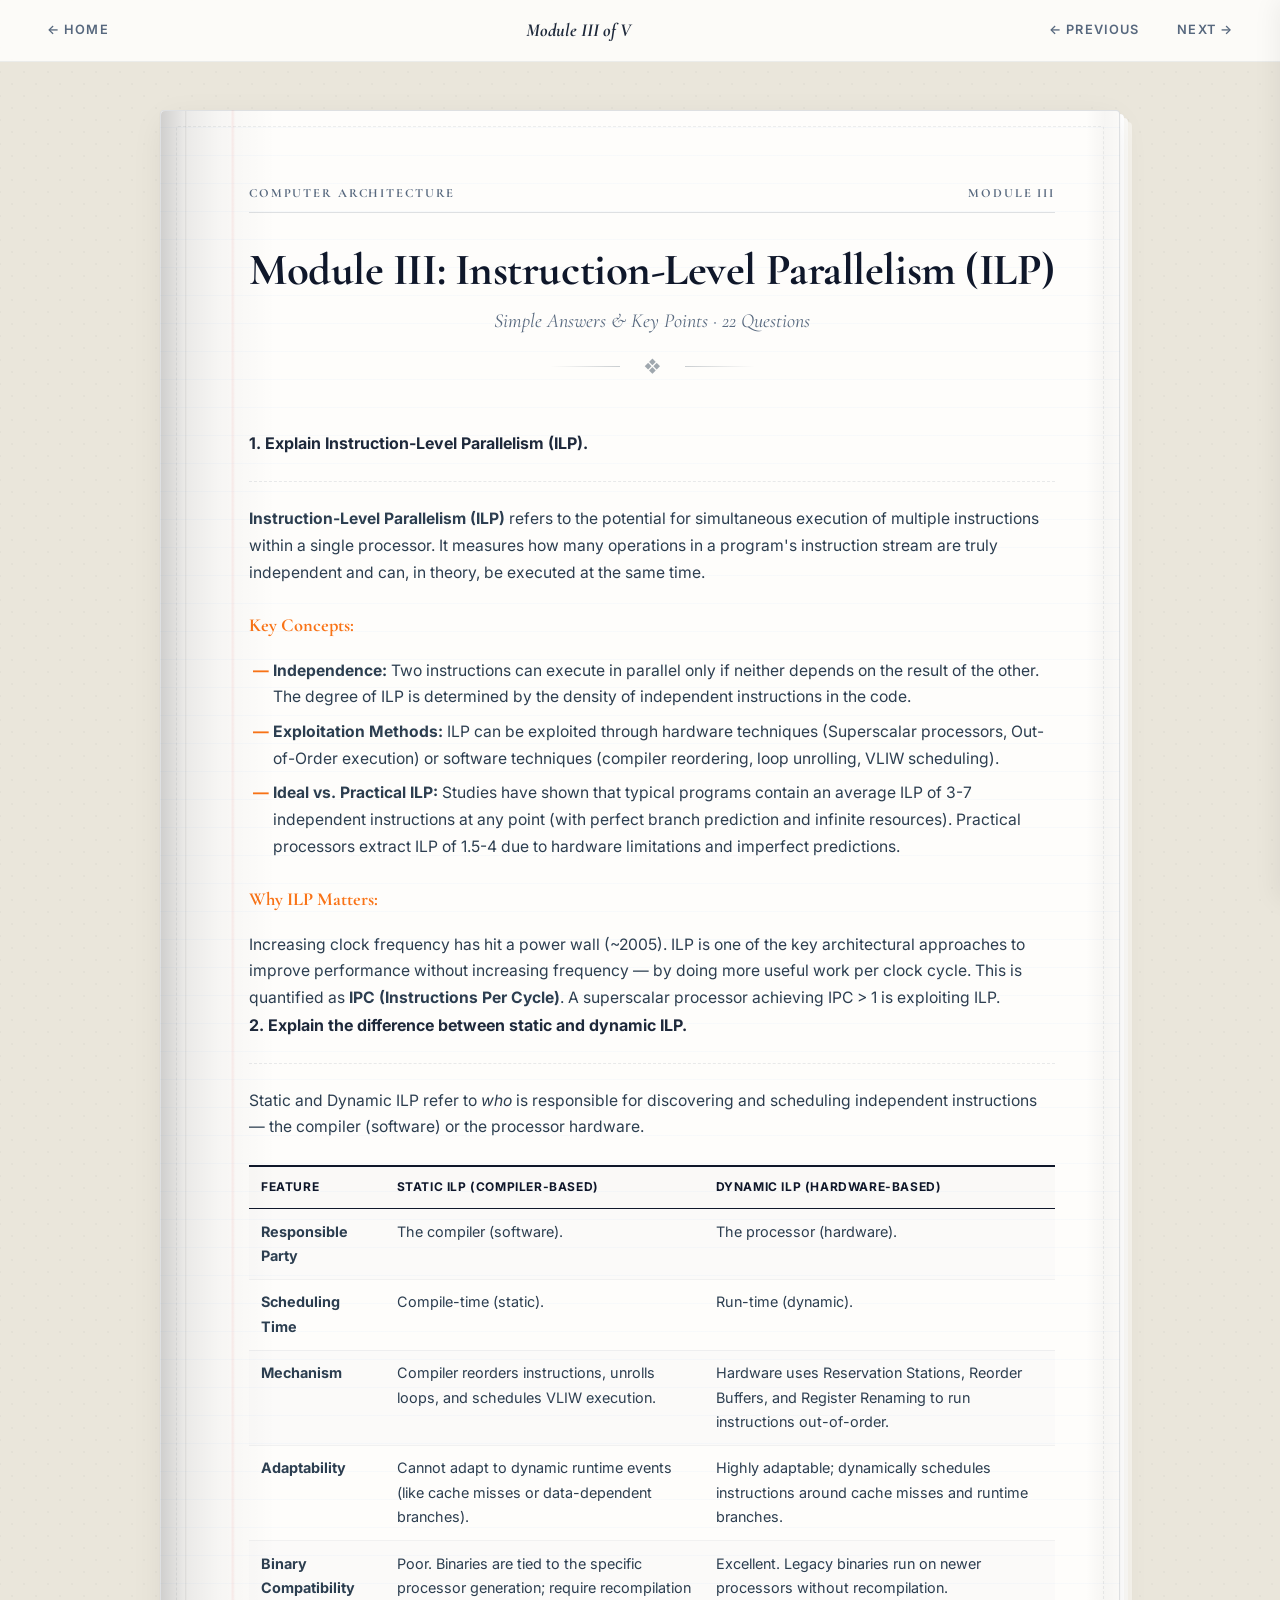
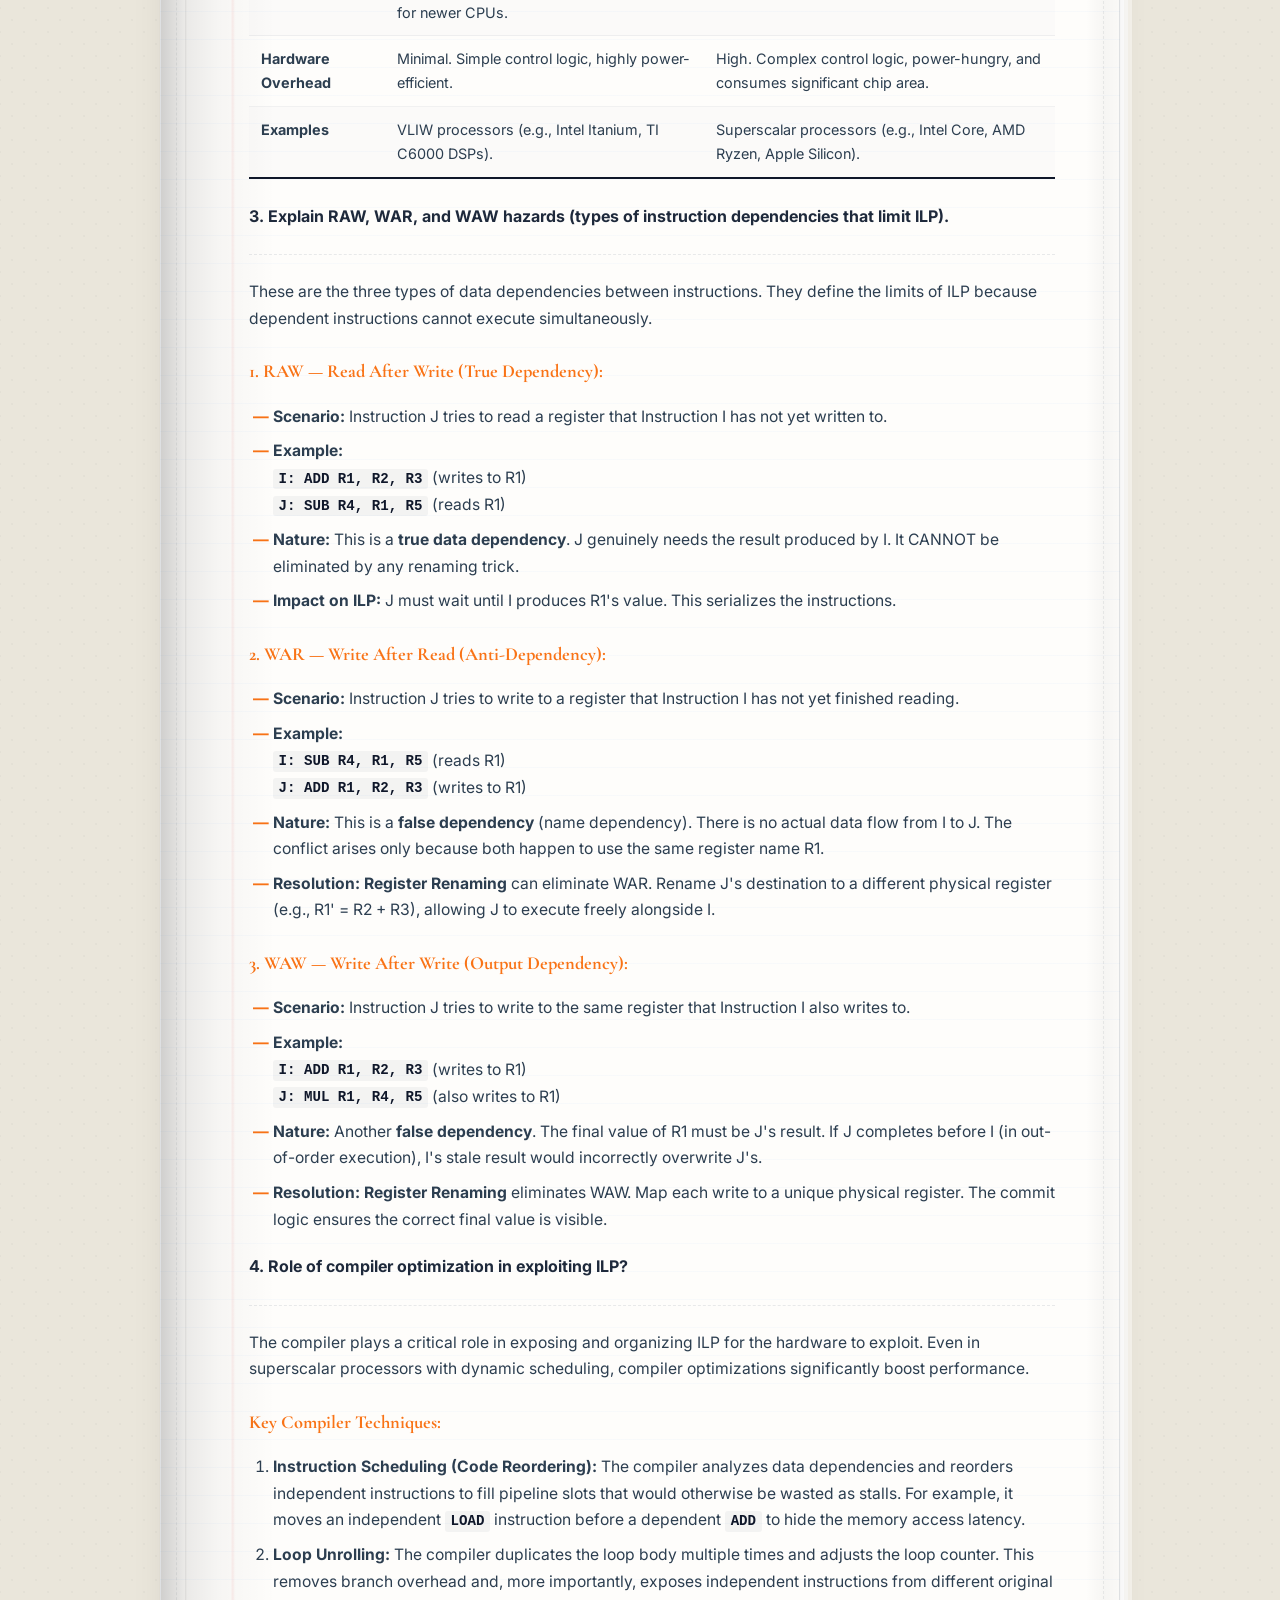
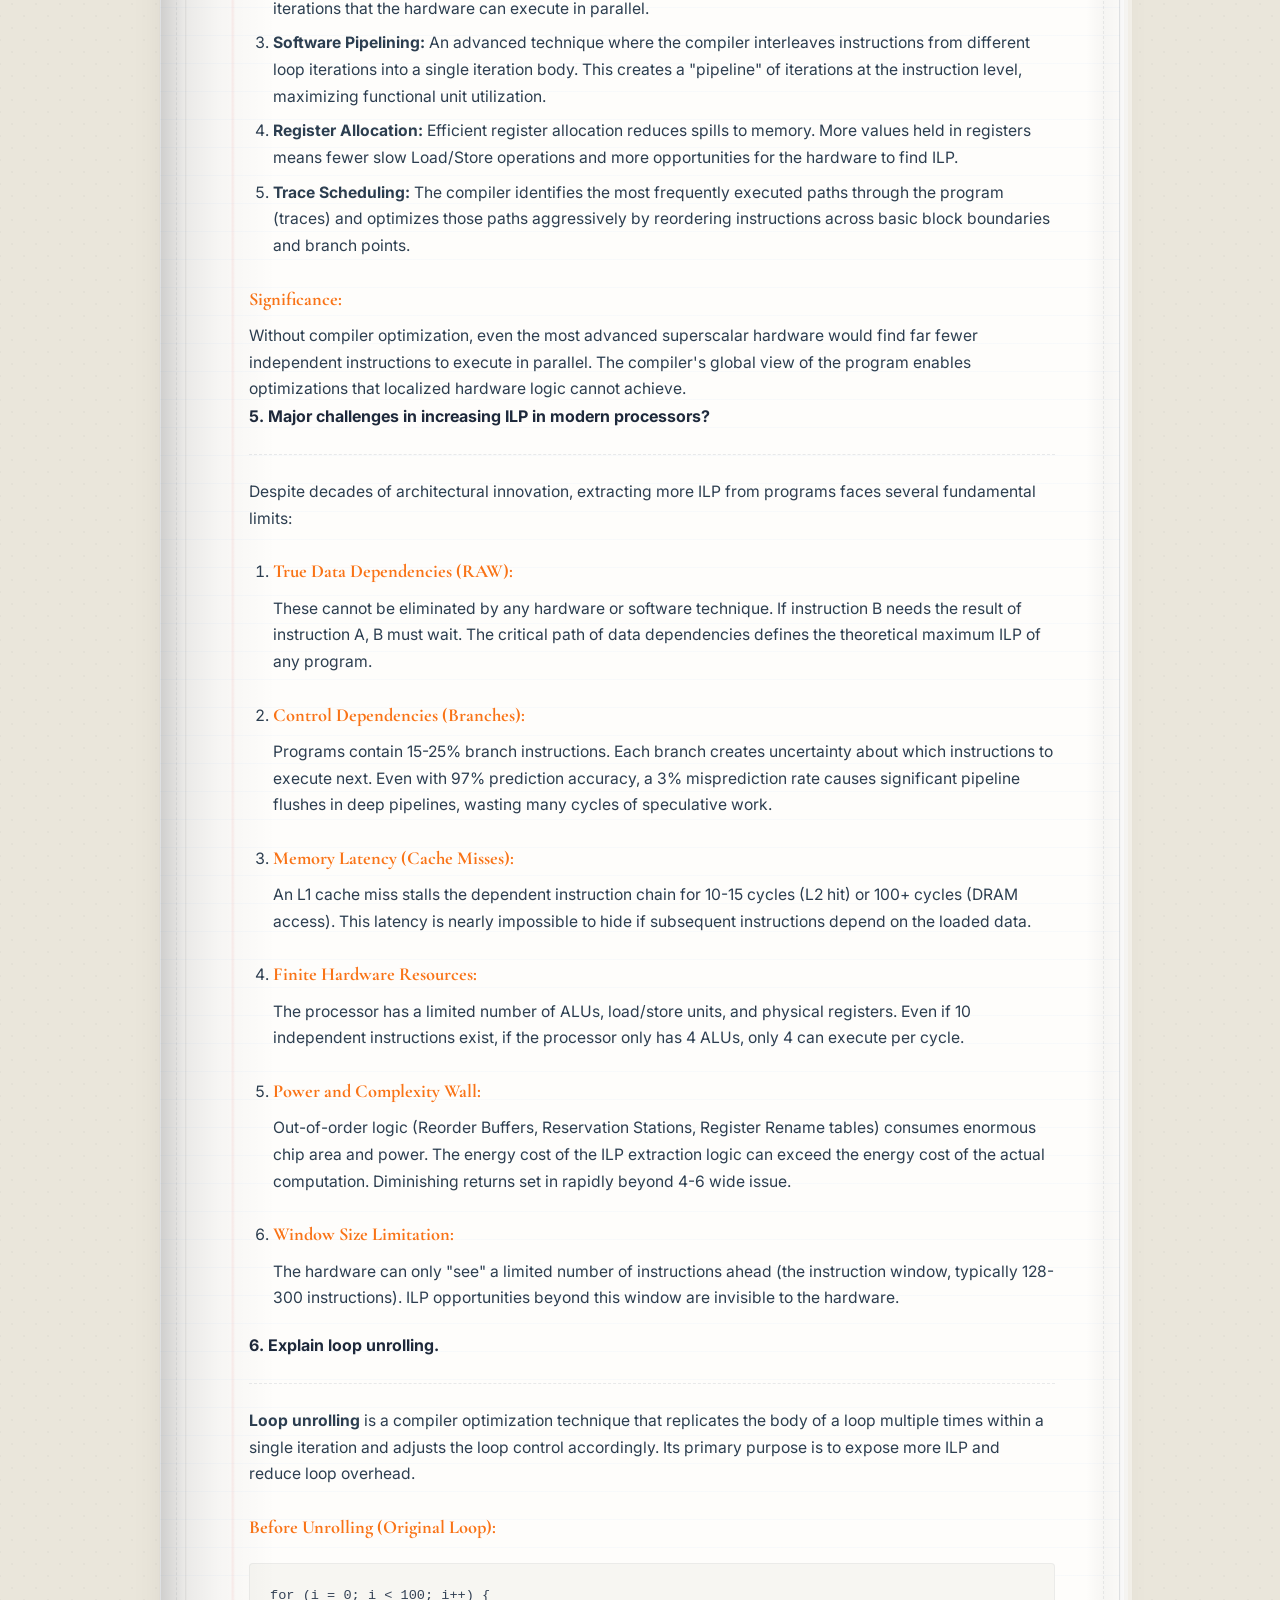
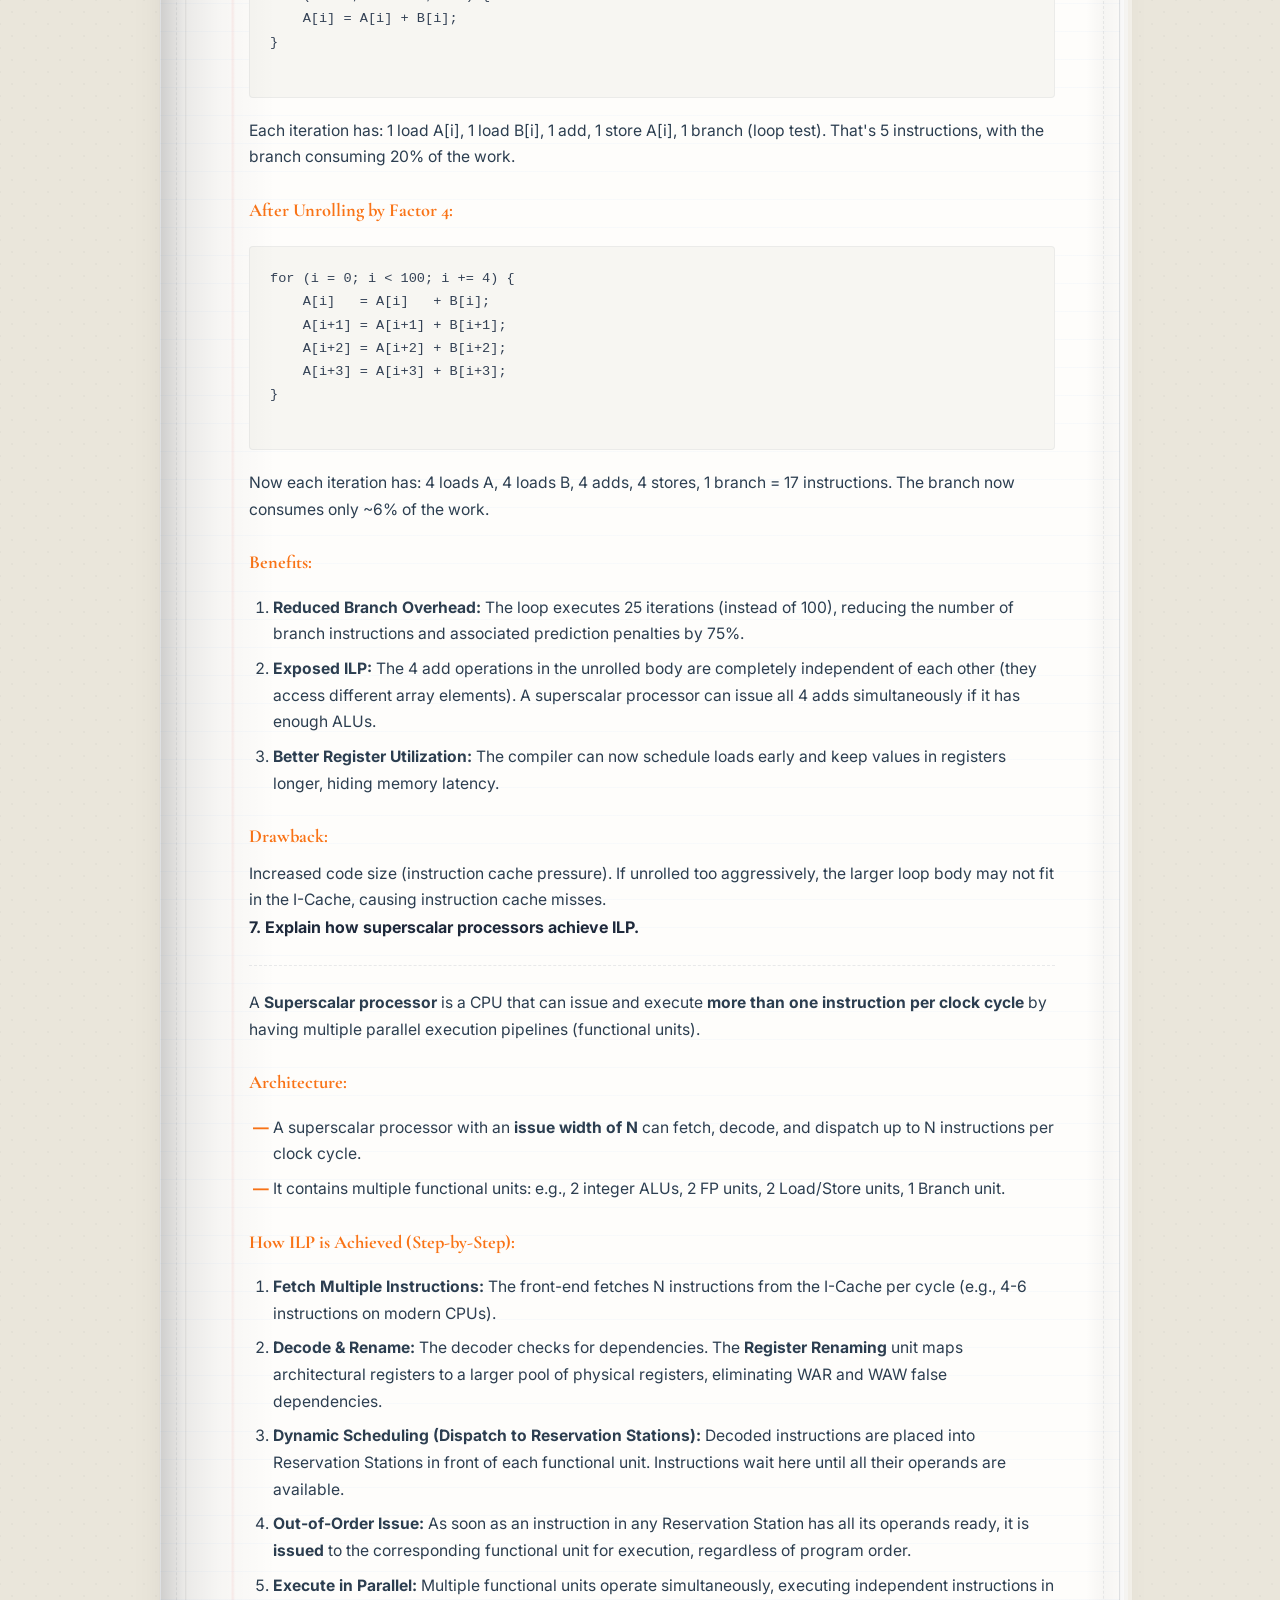
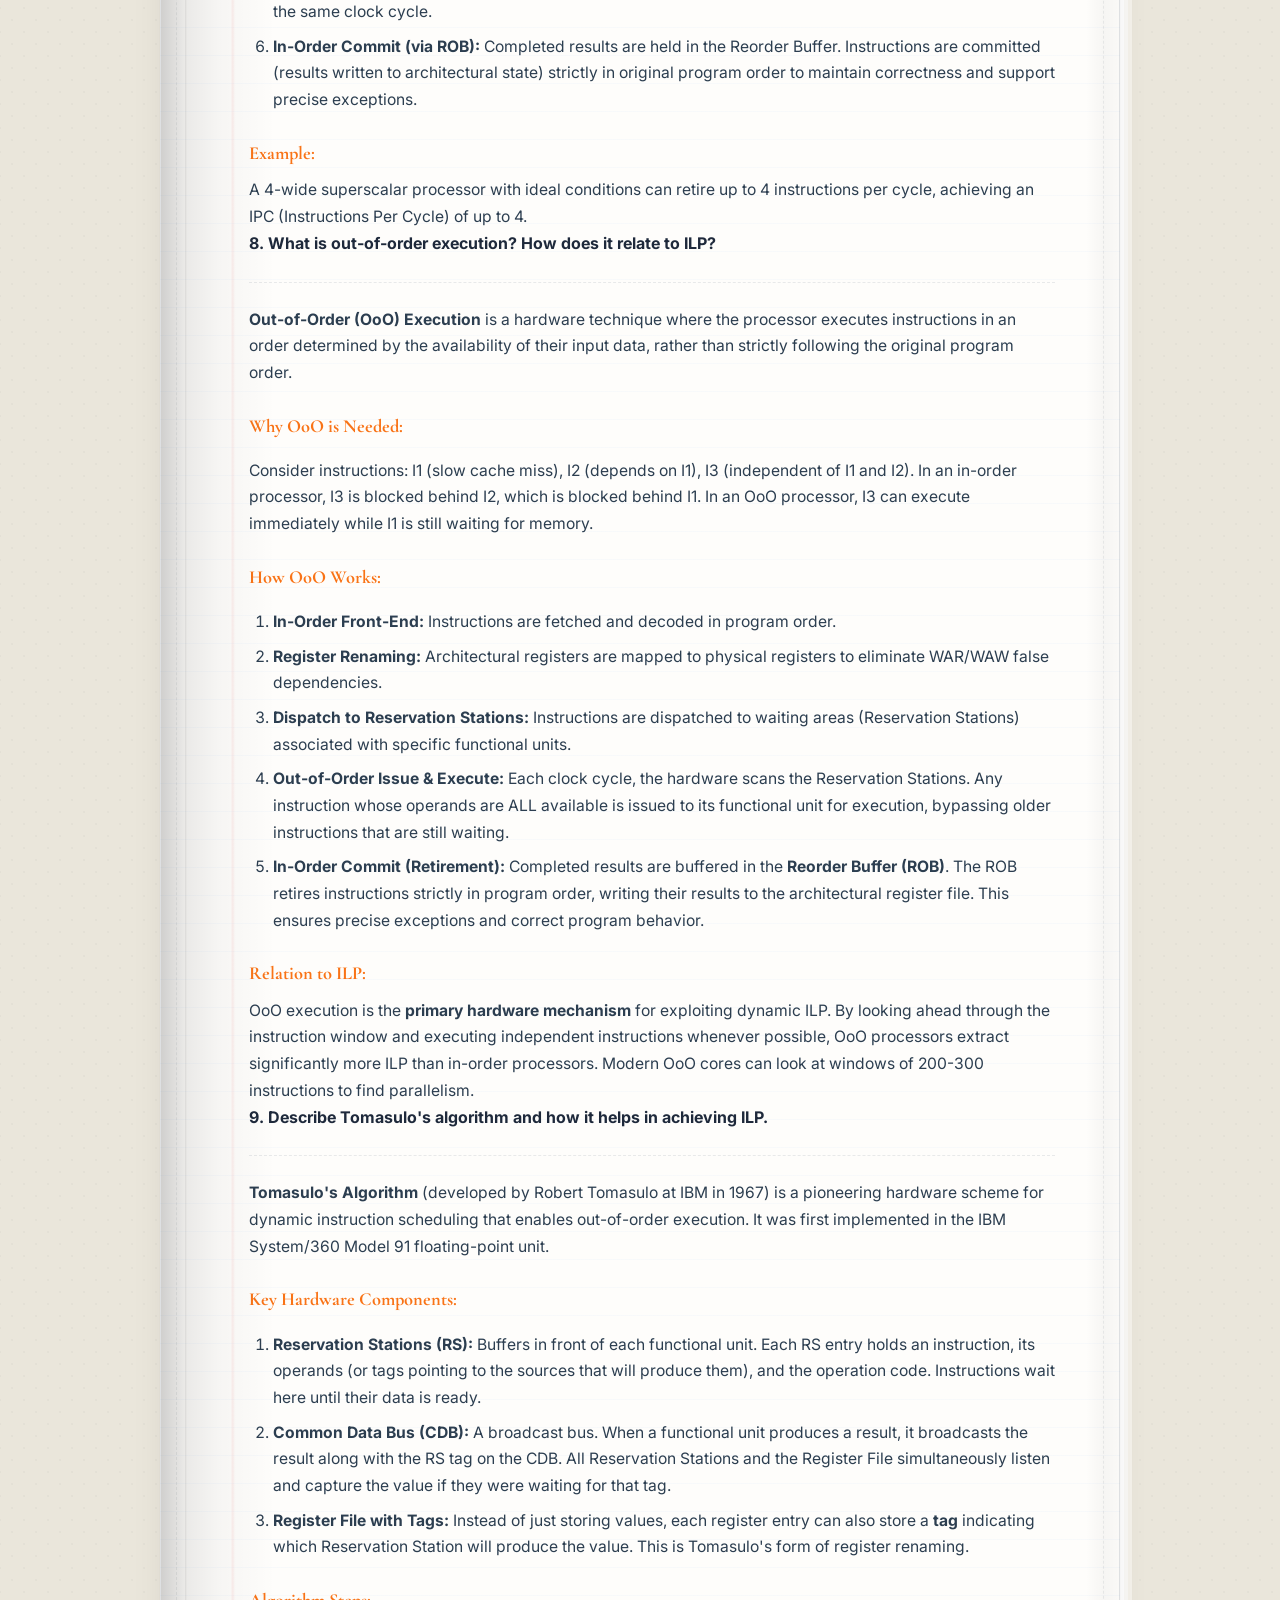
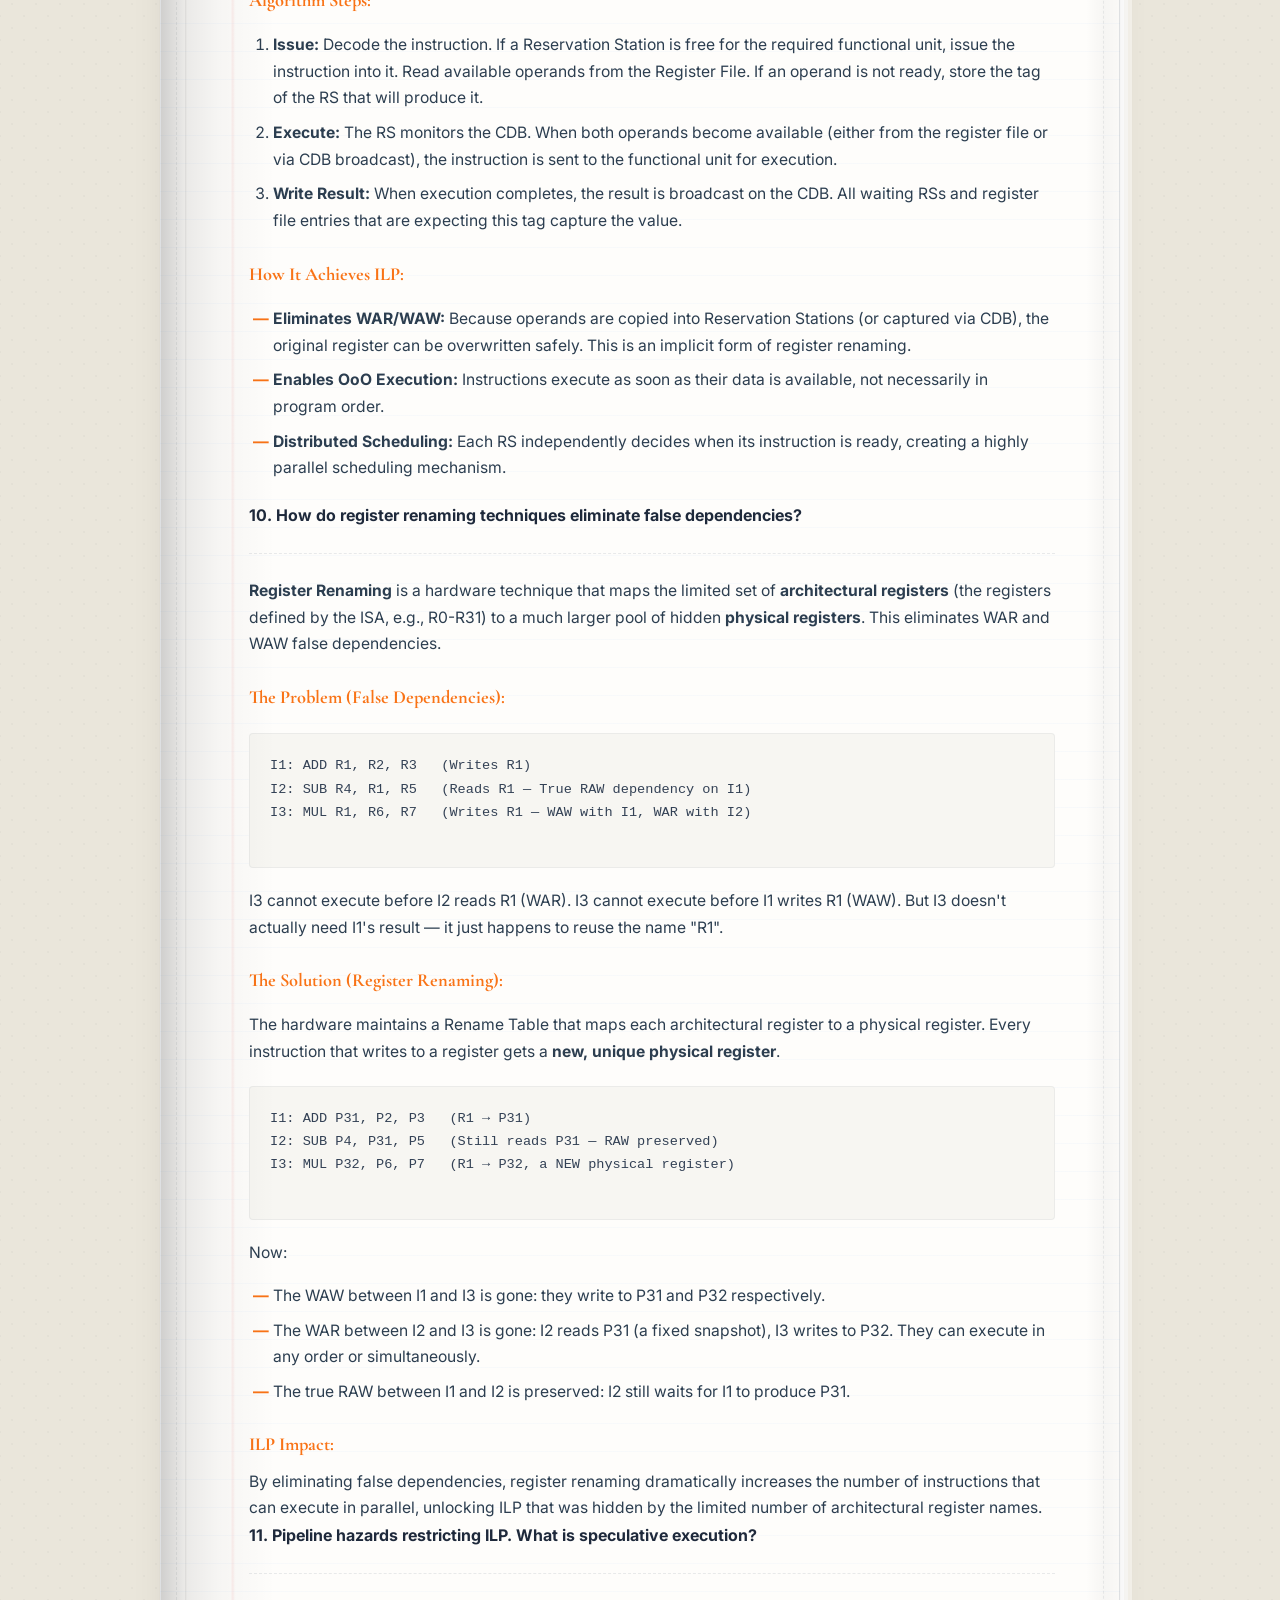
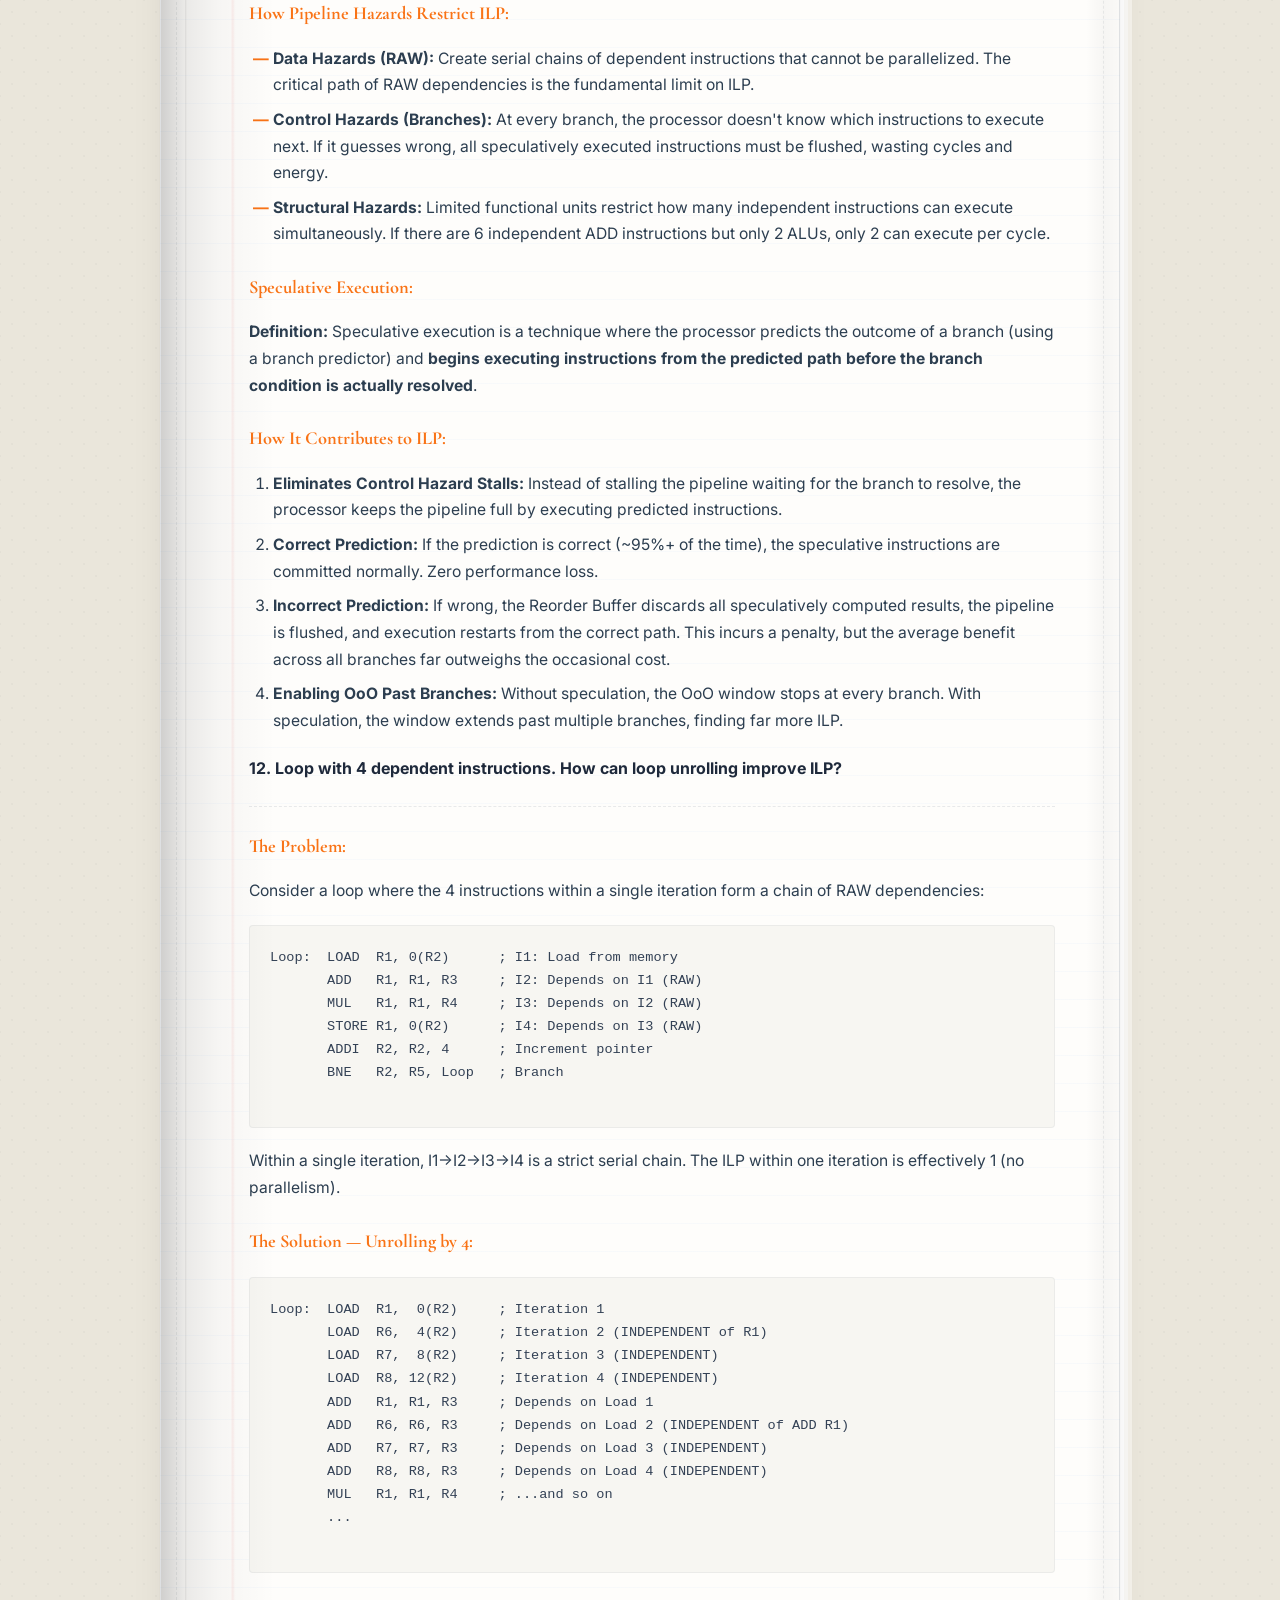
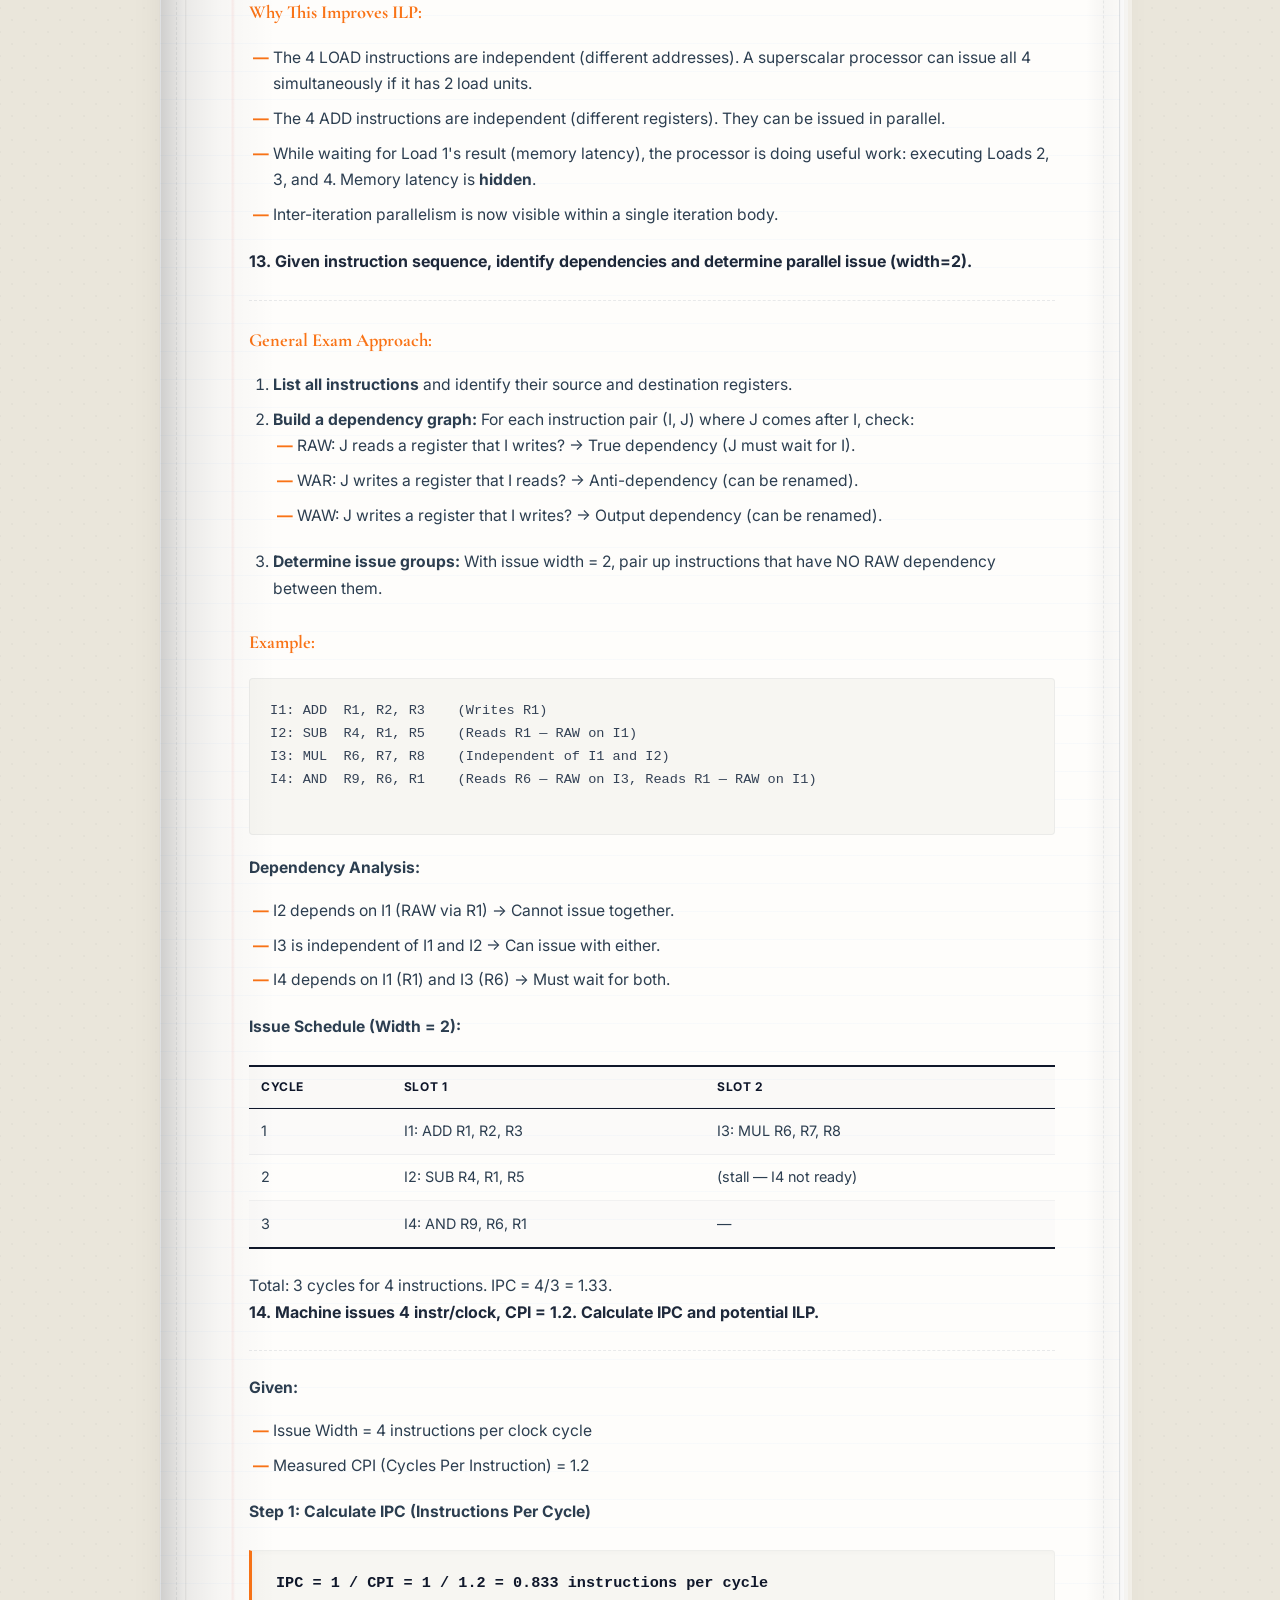
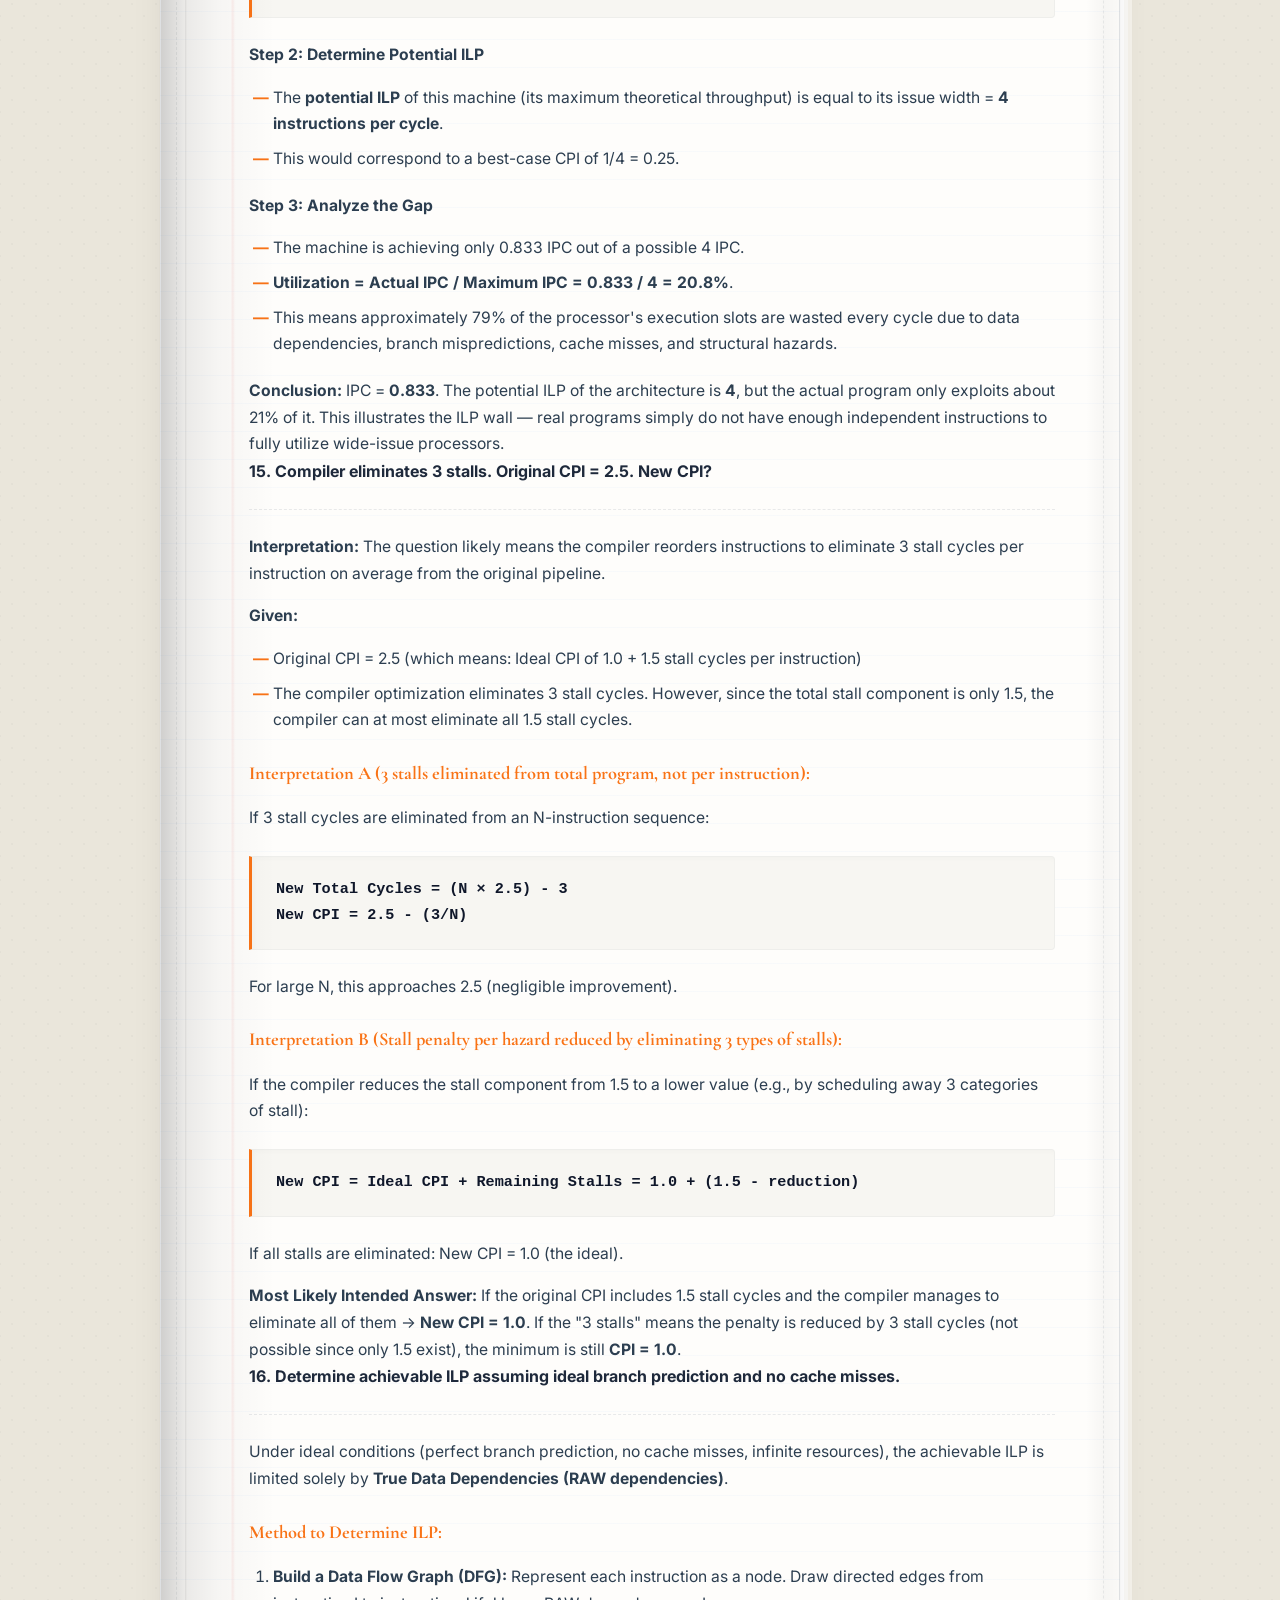
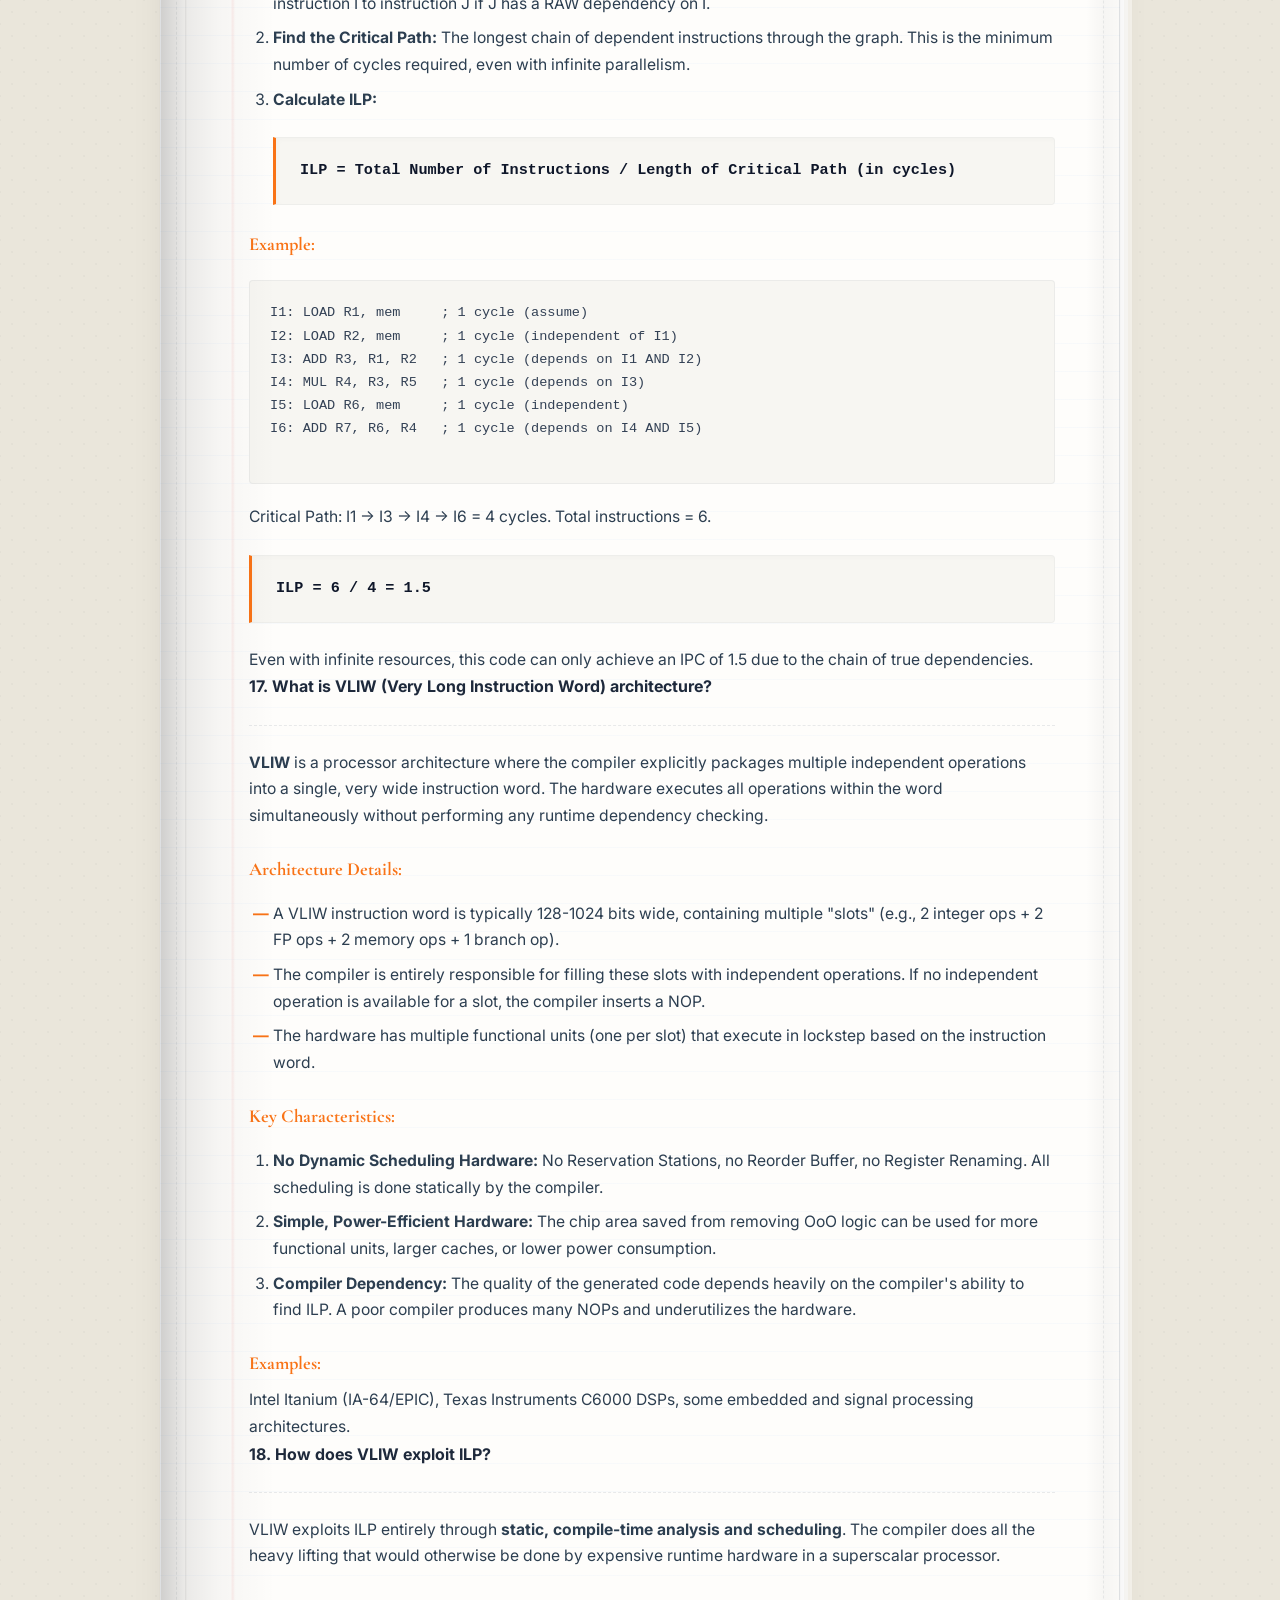
==== commit e2ecd462: "Convert chapter notes to QA Card UI" ====
--- a/ilp.html
+++ b/ilp.html
@@ -44,7 +44,8 @@
     </header>
     <div class="section">
 
-<details><summary>1. Explain Instruction-Level Parallelism (ILP).</summary>
+<div class="qa-card">
+<h4 class="qa-question">1. Explain Instruction-Level Parallelism (ILP).</h4>
 <div class="answer">
     <p><b>Instruction-Level Parallelism (ILP)</b> refers to the potential for simultaneous execution of multiple instructions within a single processor. It measures how many operations in a program's instruction stream are truly independent and can, in theory, be executed at the same time.</p>
 
@@ -58,9 +59,10 @@
     <p><span class="highlight">Why ILP Matters:</span></p>
     <p>Increasing clock frequency has hit a power wall (~2005). ILP is one of the key architectural approaches to improve performance without increasing frequency — by doing more useful work per clock cycle. This is quantified as <b>IPC (Instructions Per Cycle)</b>. A superscalar processor achieving IPC &gt; 1 is exploiting ILP.</p>
 </div>
-</details>
-
-<details><summary>2. Explain the difference between static and dynamic ILP.</summary>
+</div>
+
+<div class="qa-card">
+<h4 class="qa-question">2. Explain the difference between static and dynamic ILP.</h4>
 <div class="answer">
     <p>Static and Dynamic ILP refer to <i>who</i> is responsible for discovering and scheduling independent instructions — the compiler (software) or the processor hardware.</p>
 
@@ -75,9 +77,10 @@
         <tr><td><b>Examples</b></td><td>VLIW processors (e.g., Intel Itanium, TI C6000 DSPs).</td><td>Superscalar processors (e.g., Intel Core, AMD Ryzen, Apple Silicon).</td></tr>
     </table>
 </div>
-</details>
-
-<details><summary>3. Explain RAW, WAR, and WAW hazards (types of instruction dependencies that limit ILP).</summary>
+</div>
+
+<div class="qa-card">
+<h4 class="qa-question">3. Explain RAW, WAR, and WAW hazards (types of instruction dependencies that limit ILP).</h4>
 <div class="answer">
     <p>These are the three types of data dependencies between instructions. They define the limits of ILP because dependent instructions cannot execute simultaneously.</p>
 
@@ -111,9 +114,10 @@
         <li><b>Resolution:</b> <b>Register Renaming</b> eliminates WAW. Map each write to a unique physical register. The commit logic ensures the correct final value is visible.</li>
     </ul>
 </div>
-</details>
-
-<details><summary>4. Role of compiler optimization in exploiting ILP?</summary>
+</div>
+
+<div class="qa-card">
+<h4 class="qa-question">4. Role of compiler optimization in exploiting ILP?</h4>
 <div class="answer">
     <p>The compiler plays a critical role in exposing and organizing ILP for the hardware to exploit. Even in superscalar processors with dynamic scheduling, compiler optimizations significantly boost performance.</p>
 
@@ -128,9 +132,10 @@
 
     <p><span class="highlight">Significance:</span> Without compiler optimization, even the most advanced superscalar hardware would find far fewer independent instructions to execute in parallel. The compiler's global view of the program enables optimizations that localized hardware logic cannot achieve.</p>
 </div>
-</details>
-
-<details><summary>5. Major challenges in increasing ILP in modern processors?</summary>
+</div>
+
+<div class="qa-card">
+<h4 class="qa-question">5. Major challenges in increasing ILP in modern processors?</h4>
 <div class="answer">
     <p>Despite decades of architectural innovation, extracting more ILP from programs faces several fundamental limits:</p>
 
@@ -143,9 +148,10 @@
         <li><span class="highlight">Window Size Limitation:</span> The hardware can only "see" a limited number of instructions ahead (the instruction window, typically 128-300 instructions). ILP opportunities beyond this window are invisible to the hardware.</li>
     </ol>
 </div>
-</details>
-
-<details><summary>6. Explain loop unrolling.</summary>
+</div>
+
+<div class="qa-card">
+<h4 class="qa-question">6. Explain loop unrolling.</h4>
 <div class="answer">
     <p><b>Loop unrolling</b> is a compiler optimization technique that replicates the body of a loop multiple times within a single iteration and adjusts the loop control accordingly. Its primary purpose is to expose more ILP and reduce loop overhead.</p>
 
@@ -177,9 +183,10 @@
 
     <p><span class="highlight">Drawback:</span> Increased code size (instruction cache pressure). If unrolled too aggressively, the larger loop body may not fit in the I-Cache, causing instruction cache misses.</p>
 </div>
-</details>
-
-<details><summary>7. Explain how superscalar processors achieve ILP.</summary>
+</div>
+
+<div class="qa-card">
+<h4 class="qa-question">7. Explain how superscalar processors achieve ILP.</h4>
 <div class="answer">
     <p>A <b>Superscalar processor</b> is a CPU that can issue and execute <b>more than one instruction per clock cycle</b> by having multiple parallel execution pipelines (functional units).</p>
 
@@ -201,9 +208,10 @@
 
     <p><span class="highlight">Example:</span> A 4-wide superscalar processor with ideal conditions can retire up to 4 instructions per cycle, achieving an IPC (Instructions Per Cycle) of up to 4.</p>
 </div>
-</details>
-
-<details><summary>8. What is out-of-order execution? How does it relate to ILP?</summary>
+</div>
+
+<div class="qa-card">
+<h4 class="qa-question">8. What is out-of-order execution? How does it relate to ILP?</h4>
 <div class="answer">
     <p><b>Out-of-Order (OoO) Execution</b> is a hardware technique where the processor executes instructions in an order determined by the availability of their input data, rather than strictly following the original program order.</p>
 
@@ -221,9 +229,10 @@
 
     <p><span class="highlight">Relation to ILP:</span> OoO execution is the <b>primary hardware mechanism</b> for exploiting dynamic ILP. By looking ahead through the instruction window and executing independent instructions whenever possible, OoO processors extract significantly more ILP than in-order processors. Modern OoO cores can look at windows of 200-300 instructions to find parallelism.</p>
 </div>
-</details>
-
-<details><summary>9. Describe Tomasulo's algorithm and how it helps in achieving ILP.</summary>
+</div>
+
+<div class="qa-card">
+<h4 class="qa-question">9. Describe Tomasulo's algorithm and how it helps in achieving ILP.</h4>
 <div class="answer">
     <p><b>Tomasulo's Algorithm</b> (developed by Robert Tomasulo at IBM in 1967) is a pioneering hardware scheme for dynamic instruction scheduling that enables out-of-order execution. It was first implemented in the IBM System/360 Model 91 floating-point unit.</p>
 
@@ -248,9 +257,10 @@
         <li><b>Distributed Scheduling:</b> Each RS independently decides when its instruction is ready, creating a highly parallel scheduling mechanism.</li>
     </ul>
 </div>
-</details>
-
-<details><summary>10. How do register renaming techniques eliminate false dependencies?</summary>
+</div>
+
+<div class="qa-card">
+<h4 class="qa-question">10. How do register renaming techniques eliminate false dependencies?</h4>
 <div class="answer">
     <p><b>Register Renaming</b> is a hardware technique that maps the limited set of <b>architectural registers</b> (the registers defined by the ISA, e.g., R0-R31) to a much larger pool of hidden <b>physical registers</b>. This eliminates WAR and WAW false dependencies.</p>
 
@@ -278,9 +288,10 @@
 
     <p><span class="highlight">ILP Impact:</span> By eliminating false dependencies, register renaming dramatically increases the number of instructions that can execute in parallel, unlocking ILP that was hidden by the limited number of architectural register names.</p>
 </div>
-</details>
-
-<details><summary>11. Pipeline hazards restricting ILP. What is speculative execution?</summary>
+</div>
+
+<div class="qa-card">
+<h4 class="qa-question">11. Pipeline hazards restricting ILP. What is speculative execution?</h4>
 <div class="answer">
     <p><span class="highlight">How Pipeline Hazards Restrict ILP:</span></p>
     <ul>
@@ -300,9 +311,10 @@
         <li><b>Enabling OoO Past Branches:</b> Without speculation, the OoO window stops at every branch. With speculation, the window extends past multiple branches, finding far more ILP.</li>
     </ol>
 </div>
-</details>
-
-<details><summary>12. Loop with 4 dependent instructions. How can loop unrolling improve ILP?</summary>
+</div>
+
+<div class="qa-card">
+<h4 class="qa-question">12. Loop with 4 dependent instructions. How can loop unrolling improve ILP?</h4>
 <div class="answer">
     <p><span class="highlight">The Problem:</span></p>
     <p>Consider a loop where the 4 instructions within a single iteration form a chain of RAW dependencies:</p>
@@ -338,9 +350,10 @@
         <li>Inter-iteration parallelism is now visible within a single iteration body.</li>
     </ul>
 </div>
-</details>
-
-<details><summary>13. Given instruction sequence, identify dependencies and determine parallel issue (width=2).</summary>
+</div>
+
+<div class="qa-card">
+<h4 class="qa-question">13. Given instruction sequence, identify dependencies and determine parallel issue (width=2).</h4>
 <div class="answer">
     <p><span class="highlight">General Exam Approach:</span></p>
     <ol>
@@ -379,9 +392,10 @@
     </table>
     <p>Total: 3 cycles for 4 instructions. IPC = 4/3 = 1.33.</p>
 </div>
-</details>
-
-<details><summary>14. Machine issues 4 instr/clock, CPI = 1.2. Calculate IPC and potential ILP.</summary>
+</div>
+
+<div class="qa-card">
+<h4 class="qa-question">14. Machine issues 4 instr/clock, CPI = 1.2. Calculate IPC and potential ILP.</h4>
 <div class="answer">
     <p><b>Given:</b></p>
     <ul>
@@ -407,9 +421,10 @@
 
     <p><b>Conclusion:</b> IPC = <b>0.833</b>. The potential ILP of the architecture is <b>4</b>, but the actual program only exploits about 21% of it. This illustrates the ILP wall — real programs simply do not have enough independent instructions to fully utilize wide-issue processors.</p>
 </div>
-</details>
-
-<details><summary>15. Compiler eliminates 3 stalls. Original CPI = 2.5. New CPI?</summary>
+</div>
+
+<div class="qa-card">
+<h4 class="qa-question">15. Compiler eliminates 3 stalls. Original CPI = 2.5. New CPI?</h4>
 <div class="answer">
     <p><b>Interpretation:</b> The question likely means the compiler reorders instructions to eliminate 3 stall cycles per instruction on average from the original pipeline.</p>
 
@@ -432,9 +447,10 @@
 
     <p><b>Most Likely Intended Answer:</b> If the original CPI includes 1.5 stall cycles and the compiler manages to eliminate all of them → <b>New CPI = 1.0</b>. If the "3 stalls" means the penalty is reduced by 3 stall cycles (not possible since only 1.5 exist), the minimum is still <b>CPI = 1.0</b>.</p>
 </div>
-</details>
-
-<details><summary>16. Determine achievable ILP assuming ideal branch prediction and no cache misses.</summary>
+</div>
+
+<div class="qa-card">
+<h4 class="qa-question">16. Determine achievable ILP assuming ideal branch prediction and no cache misses.</h4>
 <div class="answer">
     <p>Under ideal conditions (perfect branch prediction, no cache misses, infinite resources), the achievable ILP is limited solely by <b>True Data Dependencies (RAW dependencies)</b>.</p>
 
@@ -459,9 +475,10 @@
     <div class="formula-box">ILP = 6 / 4 = 1.5</div>
     <p>Even with infinite resources, this code can only achieve an IPC of 1.5 due to the chain of true dependencies.</p>
 </div>
-</details>
-
-<details><summary>17. What is VLIW (Very Long Instruction Word) architecture?</summary>
+</div>
+
+<div class="qa-card">
+<h4 class="qa-question">17. What is VLIW (Very Long Instruction Word) architecture?</h4>
 <div class="answer">
     <p><b>VLIW</b> is a processor architecture where the compiler explicitly packages multiple independent operations into a single, very wide instruction word. The hardware executes all operations within the word simultaneously without performing any runtime dependency checking.</p>
 
@@ -481,9 +498,10 @@
 
     <p><span class="highlight">Examples:</span> Intel Itanium (IA-64/EPIC), Texas Instruments C6000 DSPs, some embedded and signal processing architectures.</p>
 </div>
-</details>
-
-<details><summary>18. How does VLIW exploit ILP?</summary>
+</div>
+
+<div class="qa-card">
+<h4 class="qa-question">18. How does VLIW exploit ILP?</h4>
 <div class="answer">
     <p>VLIW exploits ILP entirely through <b>static, compile-time analysis and scheduling</b>. The compiler does all the heavy lifting that would otherwise be done by expensive runtime hardware in a superscalar processor.</p>
 
@@ -502,9 +520,10 @@
     </pre>
     <p>All four operations execute simultaneously in a single clock cycle.</p>
 </div>
-</details>
-
-<details><summary>19. Compare superscalar and VLIW approaches to ILP.</summary>
+</div>
+
+<div class="qa-card">
+<h4 class="qa-question">19. Compare superscalar and VLIW approaches to ILP.</h4>
 <div class="answer">
     <table>
         <tr><th>Feature</th><th>Superscalar</th><th>VLIW</th></tr>
@@ -521,9 +540,10 @@
 
     <p><span class="highlight">Key Insight:</span> Superscalar won the general-purpose market because it can handle unpredictable runtime behavior (cache misses, data-dependent branches) gracefully. VLIW thrives in domains with predictable, regular computation (signal processing, media encoding) where the compiler can schedule effectively.</p>
 </div>
-</details>
-
-<details><summary>20. Role of reservation stations in out-of-order execution?</summary>
+</div>
+
+<div class="qa-card">
+<h4 class="qa-question">20. Role of reservation stations in out-of-order execution?</h4>
 <div class="answer">
     <p><b>Reservation Stations (RS)</b> are specialized hardware buffers placed in front of each functional unit in a dynamically scheduled (out-of-order) processor. They are central to Tomasulo's algorithm and modern superscalar designs.</p>
 
@@ -545,9 +565,10 @@
         <li><b>Enabling OoO Issue:</b> A younger instruction in one RS can issue before an older instruction in another RS if the younger instruction's operands are ready first.</li>
     </ol>
 </div>
-</details>
-
-<details><summary>21. How does the reorder buffer (ROB) work in preserving program order?</summary>
+</div>
+
+<div class="qa-card">
+<h4 class="qa-question">21. How does the reorder buffer (ROB) work in preserving program order?</h4>
 <div class="answer">
     <p>The <b>Reorder Buffer (ROB)</b> is a circular hardware queue that allows instructions to <b>execute out of order</b> but <b>commit (retire) in strict program order</b>. It is essential for supporting precise exceptions and correct speculative execution.</p>
 
@@ -577,9 +598,10 @@
     <p><span class="highlight">Why This Preserves Order:</span></p>
     <p>Because the head pointer only advances sequentially, instructions always commit in program order, even though they may have completed execution in any order. If an older instruction causes an exception, all younger instructions (behind it in the ROB) are simply discarded, preserving a precise machine state.</p>
 </div>
-</details>
-
-<details><summary>22. Explain dynamic scheduling and how it supports ILP.</summary>
+</div>
+
+<div class="qa-card">
+<h4 class="qa-question">22. Explain dynamic scheduling and how it supports ILP.</h4>
 <div class="answer">
     <p><b>Dynamic Scheduling</b> is a hardware technique where the processor rearranges the order of instruction execution at runtime to reduce stalls and maximize functional unit utilization.</p>
 
@@ -599,7 +621,7 @@
 
     <p><span class="highlight">Implementation:</span> Dynamic scheduling is implemented using Tomasulo's algorithm (Reservation Stations + CDB) or Scoreboarding (an earlier, simpler approach). Modern processors combine dynamic scheduling with ROBs for speculative execution.</p>
 </div>
-</details>
+</div>
 </div>
     <script src="notes.js"></script>
 </div>
